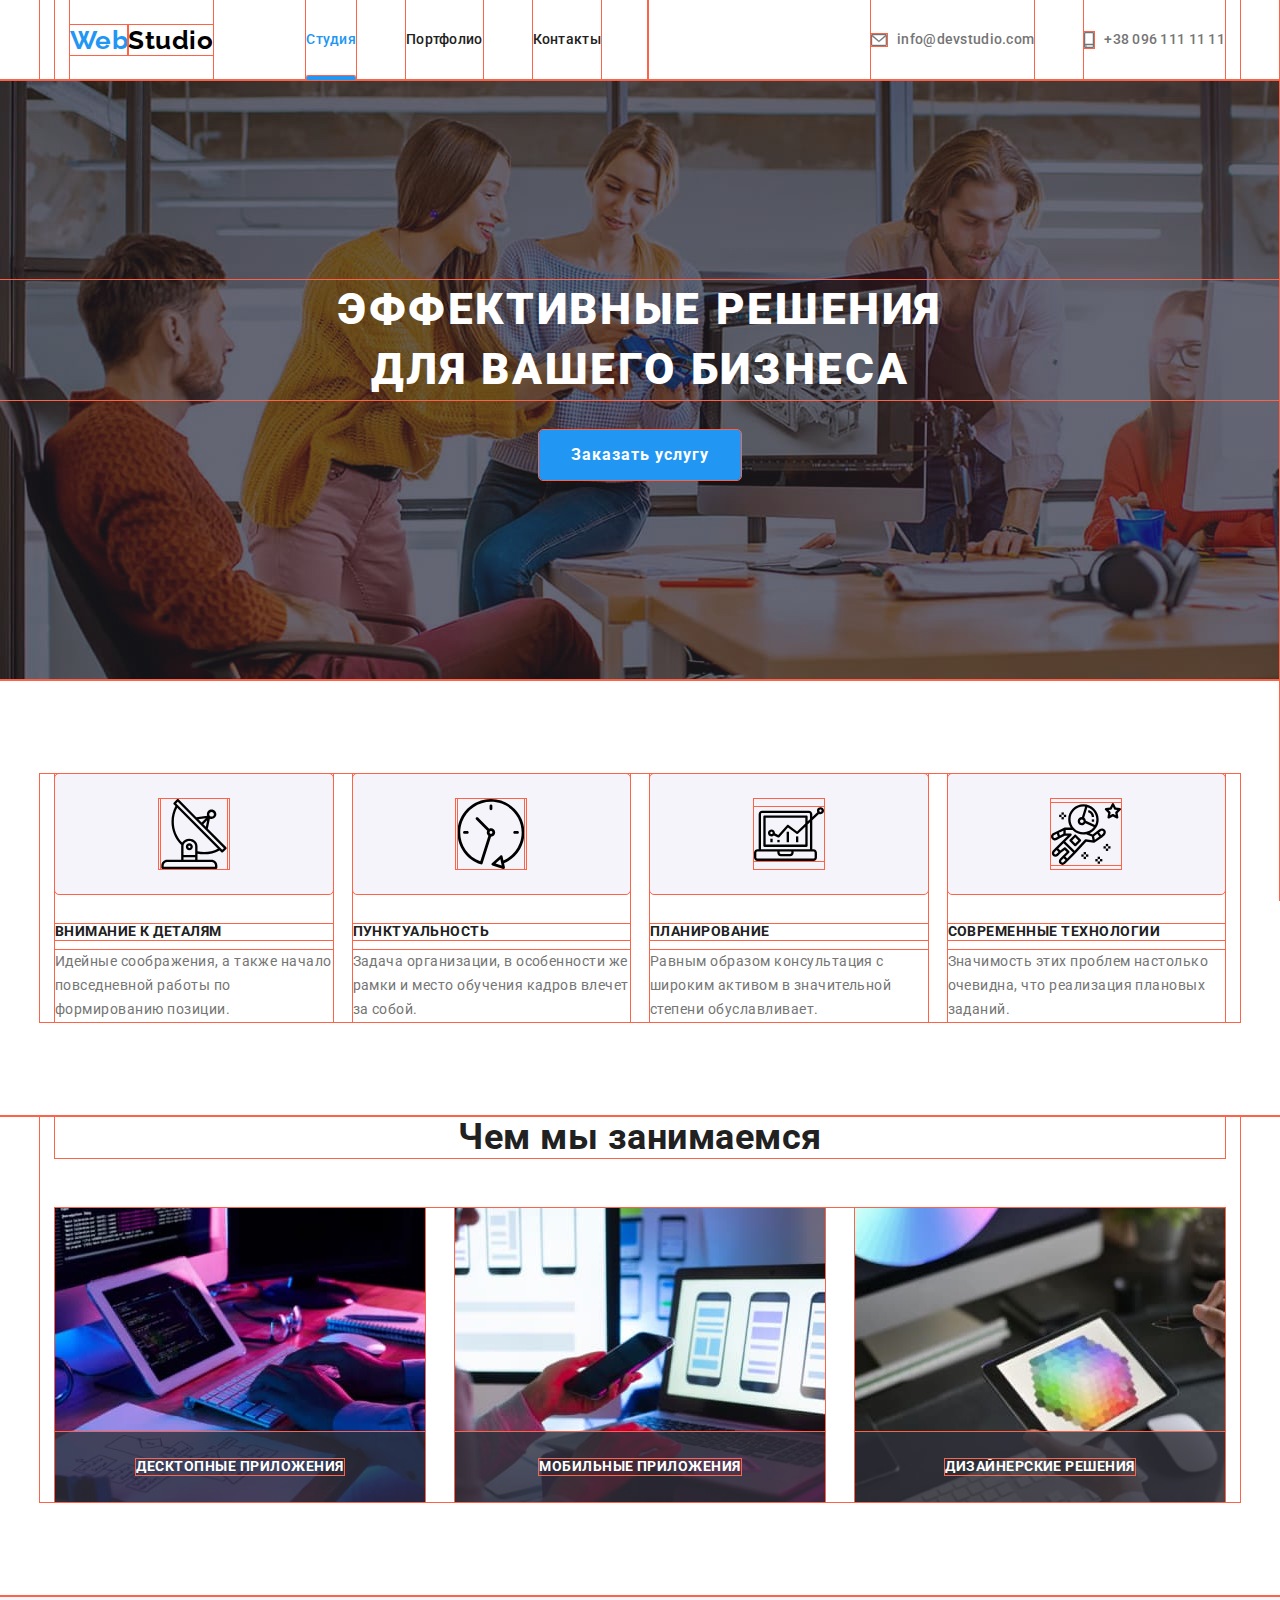
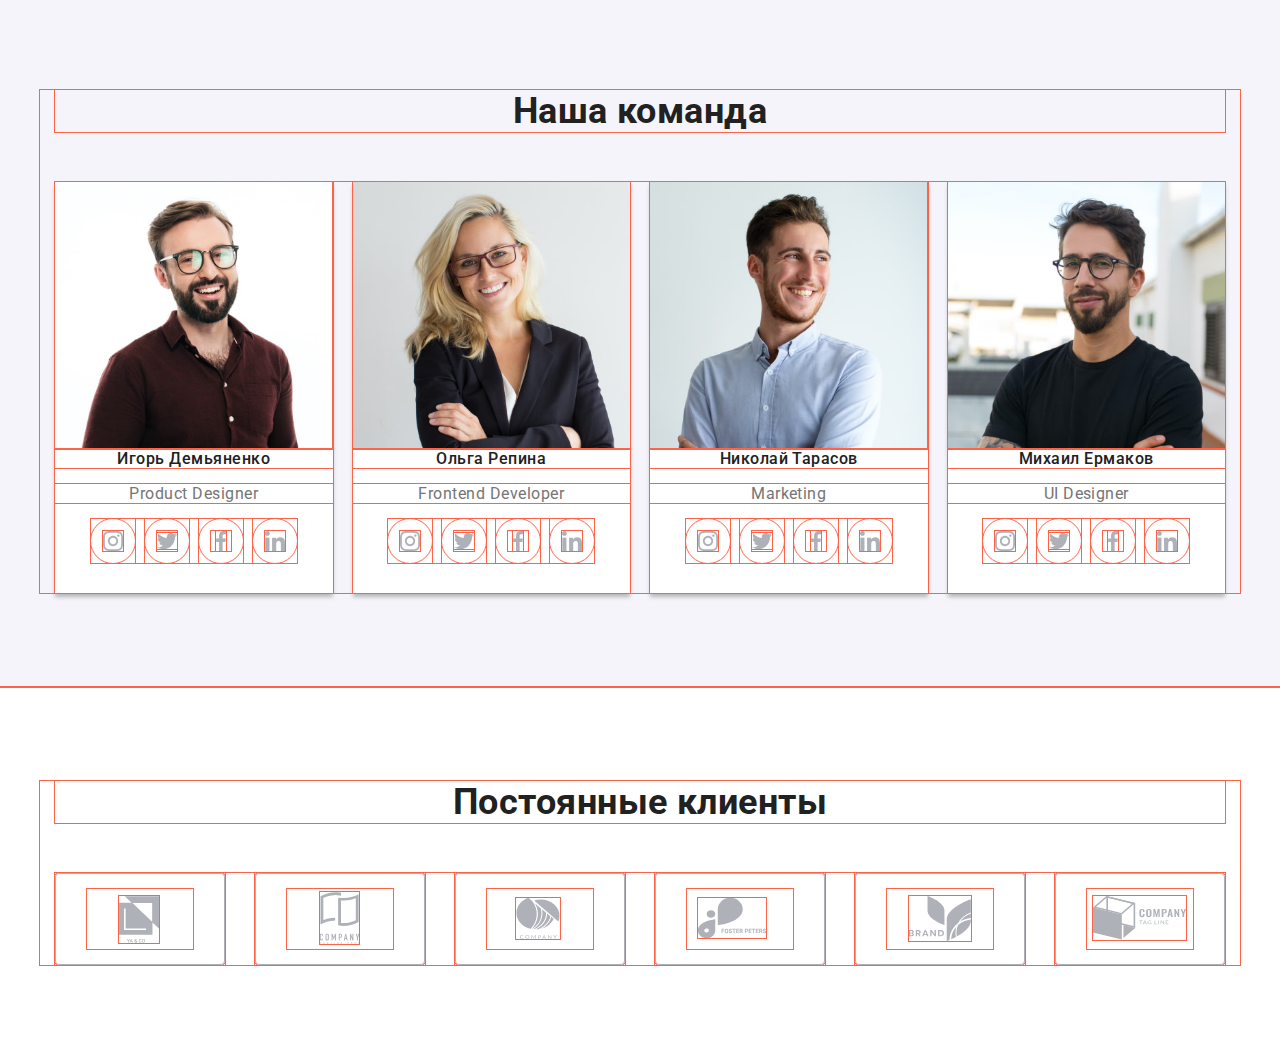
==== index.html @ 269752cb "1" ====
<!DOCTYPE html>
<html lang="ru">
  <head>
    <meta charset="UTF-8" />
    <meta http-equiv="X-UA-Compatible" content="IE=edge" />
    <meta name="viewport" content="width=device-width, initial-scale=1.0" />
    <title>Maim page</title>
    <link
      href="https://fonts.googleapis.com/css2?family=Raleway:wght@700&family=Roboto:wght@400;500;700;900&display=swap"
      rel="stylesheet"
    />
    <link
      rel="stylesheet"
      href="https://cdnjs.cloudflare.com/ajax/libs/modern-normalize/1.0.0/modern-normalize.min.css"
    />
    <link rel="stylesheet" href="./sass/main.css" />
  </head>
  <body>
    <header>
      <div class="header-line">
        <div class="page-header container">
          <!--main navigation-->
          <nav class="container main-nav">
            <a class="main-nav__logo" href="./index.html"
              ><span class="logo-first">Web</span
              ><span class="logo-second-header">Studio</span>
            </a>
            <ul class="site-nav list">
              <li class="site-nav__item">
                <a href="" class="site-nav__link current">Студия</a>
              </li>
              <li class="site-nav__item">
                <a href="./portfolio.html" class="site-nav__link">Портфолио</a>
              </li>
              <li class="site-nav__item">
                <a href="" class="site-nav__link">Контакты</a>
              </li>
            </ul>
          </nav>
          <!--contact information-->
          <ul class="container contacts list">
            <li class="contacts-address">
              <a
                class="contacts-address__link"
                href="mailto:info@devstudio.com"
              >
                <svg class="contacts-address__icon">
                  <use href="./images/icons/sprite.svg#icon-envelope"></use>
                </svg>
                info@devstudio.com</a
              >
            </li>
            <li class="contacts-address">
              <a class="contacts-address__link" href="tel:+380961111111">
                <svg class="contacts-address__icon-2">
                  <use href="./images/icons/sprite.svg#icon-smartphone"></use>
                </svg>
                +38 096 111 11 11</a
              >
            </li>
          </ul>
          <button class="mobile-menu__btn" data-menu-button>
            <svg class="menu-btn__icon" width="40" height="40">
              <use
                class="menu-btn__icon-close"
                href="./images/icons/sprite.svg#icon-close_40px"
              ></use>
              <use
                class="menu-btn__icon-open"
                href="./images/icons/sprite.svg#icon-menu_40px"
              ></use>
            </svg>
          </button>
        </div>
      </div>
    </header>
    <div class="-mobile-menu">
      <div class="mobile container" data-menu>
        <!-- <button class="mobile-menu__btn">
          <svg class="menu-btn__icon" width="40" height="40">
            <use
              class="menu-btn__icon-close"
              href="./images/icons/sprite.svg#icon-close_40px"
            ></use>
            <use
              class="menu-btn__icon-open"
              href="./images/icons/sprite.svg#icon-menu_40px"
            ></use>
          </svg>
        </button> -->
        <ul class="mobile-menu__list list">
          <li class="mobile-menu__item">
            <a href="" class="mobile-menu__link current">Студия</a>
          </li>
          <li class="mobile-menu__item">
            <a href="./portfolio.html" class="mobile-menu__link">Портфолио</a>
          </li>
          <li class="mobile-menu__item">
            <a href="" class="mobile-menu__link">Контакты</a>
          </li>
        </ul>
        <ul class="mobile-menu__contacts list">
          <li class="mobile-contacts__address">
            <a class="mobile-contacts__link" href="tel:+380961111111">
              +38 096 111 11 11</a
            >
          </li>
          <li class="mobile-contacts__address">
            <a class="mobile-contacts__link-2" href="mailto:info@devstudio.com">
              info@devstudio.com</a
            >
          </li>
        </ul>
        <ul class="mobile-menu__socials list">
          <li class="mobile-socials__item">
            <a
              class="mobile-socials__link"
              href="https://www.instagram.com"
              target="_blank"
              rel="noopener noreferrer"
              >Instagram</a
            >
          </li>
          <li class="mobile-socials__item">
            <a
              class="mobile-socials__link"
              href="https://www.twitter.com"
              target="_blank"
              rel="noopener noreferrer"
              >Twitter</a
            >
          </li>
          <li class="mobile-socials__item">
            <a
              class="mobile-socials__link"
              href="https://www.facebook.com"
              target="_blank"
              rel="noopener noreferrer"
              >Facebook</a
            >
          </li>
          <li class="mobile-socials__item">
            <a
              class="mobile-socials__link"
              href="https://www.linkedIn.com"
              target="_blank"
              rel="noopener noreferrer"
              >LinkedIn</a
            >
          </li>
        </ul>
      </div>
    </div>
    <main>
      <!-- <div class="-mobile-menu">
        <div class="mobile container">
          <ul class="mobile-menu__list list">
            <li class="mobile-menu__item">
              <a href="" class="mobile-menu__link current">Студия</a>
            </li>
            <li class="mobile-menu__item">
              <a href="./portfolio.html" class="mobile-menu__link">Портфолио</a>
            </li>
            <li class="mobile-menu__item">
              <a href="" class="mobile-menu__link">Контакты</a>
            </li>
          </ul>
          <ul class="mobile-menu__contacts list">
            <li class="mobile-contacts__address">
              <a class="mobile-contacts__link" href="tel:+380961111111">
                +38 096 111 11 11</a
              >
            </li>
            <li class="mobile-contacts__address">
              <a
                class="mobile-contacts__link-2"
                href="mailto:info@devstudio.com"
              >
                info@devstudio.com</a
              >
            </li>
          </ul>
          <ul class="mobile-menu__socials list">
            <li class="mobile-socials__item">
              <a
                class="mobile-socials__link"
                href="https://www.instagram.com"
                target="_blank"
                rel="noopener noreferrer"
                >Instagram</a
              >
            </li>
            <li class="mobile-socials__item">
              <a
                class="mobile-socials__link"
                href="https://www.twitter.com"
                target="_blank"
                rel="noopener noreferrer"
                >Twitter</a
              >
            </li>
            <li class="mobile-socials__item">
              <a
                class="mobile-socials__link"
                href="https://www.facebook.com"
                target="_blank"
                rel="noopener noreferrer"
                >Facebook</a
              >
            </li>
            <li class="mobile-socials__item">
              <a
                class="mobile-socials__link"
                href="https://www.linkedIn.com"
                target="_blank"
                rel="noopener noreferrer"
                >LinkedIn</a
              >
            </li>
          </ul>
        </div>
      </div> -->
      <!--hero-->
      <section class="hero">
        <h1 class="hero__title">
          Эффективные решения <br />
          для вашего бизнеса
        </h1>
        <button
          data-modal-open
          type="button"
          class="button primary button-close__input"
        >
          Заказать услугу
        </button>
      </section>
      <!--necessary skills-->
      <section class="section">
        <div class="container">
          <h2 class="section__title visually-hidden">Необходимые навыки</h2>
          <ul class="skills list">
            <li class="skills__item">
              <div class="skills__img">
                <a
                  href=""
                  class="skills-position"
                  target="_blank"
                  rel="noopener noreferrer"
                >
                  <svg class="skills__svg" width="70" height="70">
                    <use href="./images/icons/sprite.svg#icon-antenna"></use>
                  </svg>
                </a>
              </div>
              <h3 class="skills__title">Внимание к деталям</h3>
              <p class="skills__text">
                Идейные соображения, а также начало повседневной работы по
                формированию позиции.
              </p>
            </li>
            <li class="skills__item">
              <div class="skills__img">
                <a
                  href=""
                  class="skills-position"
                  target="_blank"
                  rel="noopener noreferrer"
                >
                  <svg class="skills__svg" width="70" height="70">
                    <use href="./images/icons/sprite.svg#icon-clock"></use>
                  </svg>
                </a>
              </div>
              <h3 class="skills__title">Пунктуальность</h3>
              <p class="skills__text">
                Задача организации, в особенности же рамки и место обучения
                кадров влечет за собой.
              </p>
            </li>
            <li class="skills__item">
              <div class="skills__img">
                <a
                  href=""
                  class="skills-position"
                  target="_blank"
                  rel="noopener noreferrer"
                >
                  <svg class="skills__svg" width="70" height="70">
                    <use href="./images/icons/sprite.svg#icon-diagram"></use>
                  </svg>
                </a>
              </div>
              <h3 class="skills__title">Планирование</h3>
              <p class="skills__text">
                Равным образом консультация с широким активом в значительной
                степени обуславливает.
              </p>
            </li>
            <li class="skills__item">
              <div class="skills__img">
                <a
                  href=""
                  class="skills-position"
                  target="_blank"
                  rel="noopener noreferrer"
                >
                  <svg class="skills__svg" width="70" height="70">
                    <use href="./images/icons/sprite.svg#icon-astronaut"></use>
                  </svg>
                </a>
              </div>
              <h3 class="skills__title">Современные технологии</h3>
              <p class="skills__text">
                Значимость этих проблем настолько очевидна, что реализация
                плановых заданий.
              </p>
            </li>
          </ul>
        </div>
      </section>
      <!--main employments-->
      <section class="employments-section">
        <div class="container">
          <h2 class="section__title">Чем мы занимаемся</h2>
          <ul class="employments__tasks list">
            <li class="employments__item">
              <img
                src="./images/main-page/box-1.jpg"
                alt="Иллюстрация верстки"
                width="370"
              />
              <div class="employments__about">
                <p class="employments__text">Десктопные приложения</p>
              </div>
            </li>
            <li class="employments__item">
              <img
                src="./images/main-page/box-2.jpg"
                alt="Иллюстрация мобильного приложения"
                width="370"
              />
              <div class="employments__about">
                <p class="employments__text">Мобильные приложения</p>
              </div>
            </li>
            <li class="employments__item">
              <img
                src="./images/main-page/box-3.jpg"
                alt="Иллюстрация применения стилей"
                width="370"
              />
              <div class="employments__about">
                <p class="employments__text">Дизайнерские решения</p>
              </div>
            </li>
          </ul>
        </div>
      </section>
      <!--our team-->
      <section class="team section">
        <div class="container">
          <h2 class="section__title">Наша команда</h2>
          <ul class="team__scroll list">
            <li class="team__item">
              <img src="./images/main-page/img.jpg" alt="" />
              <div class="team__about">
                <h3 class="team__title">Игорь Демьяненко</h3>
                <p class="team__text">Product Designer</p>
                <ul class="social-icons list">
                  <li class="social-icons__item">
                    <a
                      href=""
                      class="social-icons__link"
                      target="_blank"
                      rel="noopener noreferrer"
                    >
                      <svg class="social-icons__svg">
                        <use
                          href="./images/icons/sprite.svg#icon-instagram"
                        ></use>
                      </svg>
                    </a>
                  </li>
                  <li class="social-icons__item">
                    <a
                      href=""
                      class="social-icons__link"
                      target="_blank"
                      rel="noopener noreferrer"
                    >
                      <svg class="social-icons__svg">
                        <use
                          href="./images/icons/sprite.svg#icon-twitter"
                        ></use>
                      </svg>
                    </a>
                  </li>
                  <li class="social-icons__item">
                    <a
                      href=""
                      class="social-icons__link"
                      target="_blank"
                      rel="noopener noreferrer"
                    >
                      <svg class="social-icons__svg">
                        <use
                          href="./images/icons/sprite.svg#icon-facebook"
                        ></use>
                      </svg>
                    </a>
                  </li>
                  <li class="social-icons__item">
                    <a
                      href=""
                      class="social-icons__link"
                      target="_blank"
                      rel="noopener noreferrer"
                    >
                      <svg class="social-icons__svg">
                        <use
                          href="./images/icons/sprite.svg#icon-linkedin"
                        ></use>
                      </svg>
                    </a>
                  </li>
                </ul>
              </div>
            </li>
            <li class="team__item">
              <img src="./images/main-page/img-2.jpg" alt="" />
              <div class="team__about">
                <h3 class="team__title">Ольга Репина</h3>
                <p class="team__text">Frontend Developer</p>
                <ul class="social-icons list">
                  <li class="social-icons__item">
                    <a
                      href=""
                      class="social-icons__link"
                      target="_blank"
                      rel="noopener noreferrer"
                    >
                      <svg class="social-icons__svg">
                        <use
                          href="./images/icons/sprite.svg#icon-instagram"
                        ></use>
                      </svg>
                    </a>
                  </li>
                  <li class="social-icons__item">
                    <a
                      href=""
                      class="social-icons__link"
                      target="_blank"
                      rel="noopener noreferrer"
                    >
                      <svg class="social-icons__svg">
                        <use
                          href="./images/icons/sprite.svg#icon-twitter"
                        ></use>
                      </svg>
                    </a>
                  </li>
                  <li class="social-icons__item">
                    <a
                      href=""
                      class="social-icons__link"
                      target="_blank"
                      rel="noopener noreferrer"
                    >
                      <svg class="social-icons__svg">
                        <use
                          href="./images/icons/sprite.svg#icon-facebook"
                        ></use>
                      </svg>
                    </a>
                  </li>
                  <li class="social-icons__item">
                    <a
                      href=""
                      class="social-icons__link"
                      target="_blank"
                      rel="noopener noreferrer"
                    >
                      <svg class="social-icons__svg">
                        <use
                          href="./images/icons/sprite.svg#icon-linkedin"
                        ></use>
                      </svg>
                    </a>
                  </li>
                </ul>
              </div>
            </li>
            <li class="team__item">
              <img src="./images/main-page/img-3.jpg" alt="" />
              <div class="team__about">
                <h3 class="team__title">Николай Тарасов</h3>
                <p class="team__text">Marketing</p>
                <ul class="social-icons list">
                  <li class="social-icons__item">
                    <a
                      href=""
                      class="social-icons__link"
                      target="_blank"
                      rel="noopener noreferrer"
                    >
                      <svg class="social-icons__svg">
                        <use
                          href="./images/icons/sprite.svg#icon-instagram"
                        ></use>
                      </svg>
                    </a>
                  </li>
                  <li class="social-icons__item">
                    <a
                      href=""
                      class="social-icons__link"
                      target="_blank"
                      rel="noopener noreferrer"
                    >
                      <svg class="social-icons__svg">
                        <use
                          href="./images/icons/sprite.svg#icon-twitter"
                        ></use>
                      </svg>
                    </a>
                  </li>
                  <li class="social-icons__item">
                    <a
                      href=""
                      class="social-icons__link"
                      target="_blank"
                      rel="noopener noreferrer"
                    >
                      <svg class="social-icons__svg">
                        <use
                          href="./images/icons/sprite.svg#icon-facebook"
                        ></use>
                      </svg>
                    </a>
                  </li>
                  <li class="social-icons__item">
                    <a
                      href=""
                      class="social-icons__link"
                      target="_blank"
                      rel="noopener noreferrer"
                    >
                      <svg class="social-icons__svg">
                        <use
                          href="./images/icons/sprite.svg#icon-linkedin"
                        ></use>
                      </svg>
                    </a>
                  </li>
                </ul>
              </div>
            </li>
            <li class="team__item">
              <img src="./images/main-page/img-4.jpg" alt="" />
              <div class="team__about">
                <h3 class="team__title">Михаил Ермаков</h3>
                <p class="team__text">UI Designer</p>
                <ul class="social-icons list">
                  <li class="social-icons__item">
                    <a
                      href=""
                      class="social-icons__link"
                      target="_blank"
                      rel="noopener noreferrer"
                    >
                      <svg class="social-icons__svg">
                        <use
                          href="./images/icons/sprite.svg#icon-instagram"
                        ></use>
                      </svg>
                    </a>
                  </li>
                  <li class="social-icons__item">
                    <a
                      href=""
                      class="social-icons__link"
                      target="_blank"
                      rel="noopener noreferrer"
                    >
                      <svg class="social-icons__svg">
                        <use
                          href="./images/icons/sprite.svg#icon-twitter"
                        ></use>
                      </svg>
                    </a>
                  </li>
                  <li class="social-icons__item">
                    <a
                      href=""
                      class="social-icons__link"
                      target="_blank"
                      rel="noopener noreferrer"
                    >
                      <svg class="social-icons__svg">
                        <use
                          href="./images/icons/sprite.svg#icon-facebook"
                        ></use>
                      </svg>
                    </a>
                  </li>
                  <li class="social-icons__item">
                    <a
                      href=""
                      class="social-icons__link"
                      target="_blank"
                      rel="noopener noreferrer"
                    >
                      <svg class="social-icons__svg">
                        <use
                          href="./images/icons/sprite.svg#icon-linkedin"
                        ></use>
                      </svg>
                    </a>
                  </li>
                </ul>
              </div>
            </li>
          </ul>
        </div>
        <!---->
      </section>
      <!--our clients-->
      <section class="our-clients section">
        <div class="container">
          <h2 class="section__title">Постоянные клиенты</h2>
          <ul class="our-clients list">
            <li class="our-clients__item">
              <a href="" class="our-clients__position">
                <svg class="our-clients__svg">
                  <use href="./images/icons/sprite.svg#icon-Logo"></use>
                </svg>
              </a>
            </li>
            <li class="our-clients__item">
              <a href="" class="our-clients__position">
                <svg class="our-clients__svg">
                  <use href="./images/icons/sprite.svg#icon-Logo-2"></use>
                </svg>
              </a>
            </li>
            <li class="our-clients__item">
              <a href="" class="our-clients__position">
                <svg class="our-clients__svg">
                  <use href="./images/icons/sprite.svg#icon-Logo-3"></use>
                </svg>
              </a>
            </li>
            <li class="our-clients__item">
              <a href="" class="our-clients__position">
                <svg class="our-clients__svg">
                  <use href="./images/icons/sprite.svg#icon-Logo-4"></use>
                </svg>
              </a>
            </li>
            <li class="our-clients__item">
              <a href="" class="our-clients__position">
                <svg class="our-clients__svg">
                  <use href="./images/icons/sprite.svg#icon-Logo-5"></use>
                </svg>
              </a>
            </li>
            <li class="our-clients__item">
              <a href="" class="our-clients__position">
                <svg class="our-clients__svg">
                  <use href="./images/icons/sprite.svg#icon-Logo-6"></use>
                </svg>
              </a>
            </li>
          </ul>
        </div>
      </section>
    </main>
    <!-- <footer class="footer">
      <div class="footer-line">
        <div class="footer__address">
          <a class="footer__logo" href="./index.html"
            ><span class="logo-first">Web</span
            ><span class="logo-second-footer">Studio</span></a
          > -->
    <!--contacts-->
    <!-- <address class="address">
            <p class="address__text">г. Киев, пр-т Леси Украинки, 26</p>
            <ul class="address__scroll list">
              <li class="address__item">
                <a class="address__link" href="mailto:info@devstudio.com"
                  >info@devstudio.com</a
                >
              </li>
              <li class="address__item">
                <a class="address__link" href="tel:+380961111111"
                  >+38 096 111 11 11</a
                >
              </li>
            </ul>
          </address>
        </div>
        <div class="footer-social-icons">
          <h3 class="social-icons__title">ПРИСОЕДИНЯЙТЕСЬ</h3>
          <ul class="social-icons list">
            <li class="social-icons__item">
              <a
                href=""
                class="footer-social-icons__link"
                target="_blank"
                rel="noopener noreferrer"
              >
                <svg class="footer-social-icons__svg">
                  <use href="./images/icons/sprite.svg#icon-instagram"></use>
                </svg>
              </a>
            </li>
            <li class="social-icons__item">
              <a
                href=""
                class="footer-social-icons__link"
                target="_blank"
                rel="noopener noreferrer"
              >
                <svg class="footer-social-icons__svg">
                  <use href="./images/icons/sprite.svg#icon-twitter"></use>
                </svg>
              </a>
            </li>
            <li class="social-icons__item">
              <a
                href=""
                class="footer-social-icons__link"
                target="_blank"
                rel="noopener noreferrer"
              >
                <svg class="footer-social-icons__svg">
                  <use href="./images/icons/sprite.svg#icon-facebook"></use>
                </svg>
              </a>
            </li>
            <li class="social-icons__item">
              <a
                href=""
                class="footer-social-icons__link"
                target="_blank"
                rel="noopener noreferrer"
              >
                <svg class="footer-social-icons__svg">
                  <use href="./images/icons/sprite.svg#icon-linkedin"></use>
                </svg>
              </a>
            </li>
          </ul>
        </div>
        <div class="footer-form">
          <form autocomplete="off">
            <h3 class="footer-form__title">Подпишитесь на рассылку</h3>
            <div class="footer-form__field">
              <label class="label" for="name"></label>
              <input
                class="footer-form__input"
                type="text"
                name="user-name"
                id="name"
                placeholder="E-mail"
              />
              <button class="footer__button" type="submit">
                <span class="footer__button-text">Подписаться</span>
                <span class="footer__button-svg">
                  <svg class="footer__button-send" width="24" height="24">
                    <use href="./images/icons/sprite.svg#icon-icon-send"></use>
                  </svg>
                </span>
              </button>
            </div>
          </form>
        </div>
      </div>
    </footer> -->
    <!-- <div class="backdrop is-hidden" data-modal>
      <div class="modal">
        <button data-modal-close type="button" class="button-close">
          <svg class="button-close__svg" width="11" height="11">
            <use href="./images/icons/sprite.svg#icon-Vector"></use>
          </svg>
        </button>
        <form class="modal-form" autocomplete="off">
          <div class="modal-form__information">
            <h2 class="modal-form__title">
              Оставьте свои данные, мы вам перезвоним
            </h2>
            <div class="modal-form__field">
              <label class="modal-form__label" for="name">Имя</label>
              <input
                class="form__input"
                type="text"
                name="user-name"
                id="user-name"
                placeholder=" "
              />
              <svg class="form__icon-svg" width="18" height="18">
                <use href="./images/icons/sprite.svg#icon-person-black"></use>
              </svg>
            </div>
            <div class="modal-form__field">
              <label class="modal-form__label" for="tel">Телефон</label>
              <input class="form__input" type="tel" name="tel" id="tel" />
              <svg class="form__icon-svg" width="18" height="18">
                <use href="./images/icons/sprite.svg#icon-phone-black"></use>
              </svg>
            </div>
            <div class="modal-form__field">
              <label class="modal-form__label" for="mail">Почта</label>
              <input class="form__input" type="email" name="mail" id="mail" />
              <svg class="form__icon-svg" width="18" height="18">
                <use href="./images/icons/sprite.svg#icon-email-black"></use>
              </svg>
            </div>
            <div class="modal-form__field">
              <label class="modal-form__label" for="comment">Комментарий</label>
              <textarea
                class="modal-form__textarea"
                name="comment"
                id="comment"
                rows="10"
                placeholder="Введите текст"
              ></textarea>
            </div>
          </div> -->
    <!-- <div class="modal-form__confirm">
            <div class="modal-form__checkbox">
              <input
                class="modal__checkbox"
                type="checkbox"
                name="topic"
                value="confirm"
                id="confirm"
              />
              <label class="modal__label-confirm" for="confirm"
                >Соглашаюсь с рассылкой и принимаю
                <a href="a" class="modal__checkbox-link"
                  >Условия договора</a
                ></label
              >
            </div>
            <div class="modal__button">
              <button class="modal__button-submit" type="submit">
                Отправить
              </button>
            </div>
          </div>
        </form>
      </div>
    </div> -->
    <script src="./js/modal.js"></script>
    <script src="./js/menu.js"></script>
  </body>
</html>
---- sass/main.css ----
.page-header, .main-nav, .contacts, .container, .portfolio {
  width: 100%;
  padding-left: 15px;
  padding-right: 15px;
}

@media screen and (min-width: 480px) {
  .page-header, .main-nav, .contacts, .container, .portfolio {
    max-width: 480px;
    margin-left: auto;
    margin-right: auto;
  }
}

@media screen and (min-width: 768px) {
  .page-header, .main-nav, .contacts, .container, .portfolio {
    max-width: 768px;
  }
}

@media screen and (min-width: 1200px) {
  .page-header, .main-nav, .contacts, .container, .portfolio {
    max-width: 1200px;
  }
}

.site-nav, .contacts, .skills, .team__scroll.list, .social-icons, .our-clients, .address__scroll.list, .portfolio__list, .portfolio__filter, .mobile-menu__list, .mobile-menu__contacts, .mobile-menu__socials {
  padding: 0;
  margin: 0;
  list-style: none;
}

.section__title.visually-hidden {
  position: absolute !important;
  clip: rect(1px 1px 1px 1px);
  clip: rect(1px 1px 1px 1px);
  padding: 0 !important;
  border: 0 !important;
  height: 1px !important;
  width: 1px !important;
  overflow: hidden;
}

.primary, .filter__button {
  border-radius: 4px;
  padding: 10px 32px;
  color: #fff;
  background-color: #2196f3;
  font-family: Roboto;
  font-weight: 700;
  font-size: 16px;
  line-height: 1.87;
  letter-spacing: 0.06em;
  cursor: pointer;
  border: none;
}

.section {
  justify-content: center;
}

@media screen and (min-width: 480px) {
  .section {
    padding-top: 60px;
    padding-bottom: 60px;
  }
}

@media screen and (min-width: 768px) {
  .section {
    padding-top: 60px;
    padding-bottom: 60px;
  }
}

@media screen and (min-width: 1200px) {
  .section {
    padding-top: 94px;
    padding-bottom: 94px;
  }
}

.section__title {
  margin-top: 0;
  color: #212121;
  font-weight: 700;
  font-size: 28px;
  line-height: 1.18;
  text-align: center;
  margin-bottom: 50px;
}

@media screen and (min-width: 1200px) {
  .section__title {
    font-size: 36px;
    line-height: 1.17;
  }
}

html {
  box-sizing: border-box;
}

*,
*::before,
*::after {
  box-sizing: inherit;
  outline: 1px solid tomato;
}

body {
  color: #757575;
  font-family: Roboto, sans-serif;
  letter-spacing: 0.03em;
}

img {
  display: block;
  max-width: 100%;
  height: auto;
}

svg {
  display: block;
  max-width: 100%;
  height: auto;
}

.header-line {
  background-color: #fff;
}

.page-header {
  display: flex;
  background-color: #fff;
}

.page-header {
  display: flex;
  align-items: center;
  justify-content: flex-end;
}

.main-nav {
  display: flex;
  justify-content: flex-start;
}

.site-nav {
  display: none;
}

@media screen and (min-width: 768px) {
  .site-nav {
    display: flex;
    justify-content: flex-start;
    margin-left: 88px;
  }
}

@media screen and (min-width: 1200px) {
  .site-nav {
    margin-left: 93px;
  }
}

.site-nav .site-nav__item:not(:last-child) {
  margin-right: 50px;
}

.site-nav__link {
  display: block;
  padding-top: 32px;
  padding-bottom: 32px;
  color: #212121;
  font-style: normal;
  font-weight: 500;
  font-size: 14px;
  line-height: 1.14;
  letter-spacing: 0.02em;
  text-decoration: none;
  transition: color 250ms cubic-bezier(0.4, 0, 0.2, 1);
}

.site-nav__link:hover, .site-nav__link:focus {
  color: #2196f3;
}

.site-nav .site-nav__link.current {
  color: #2196f3;
}

.site-nav__link.current {
  position: relative;
}

.site-nav__link.current::after {
  content: "";
  position: absolute;
  bottom: 0;
  left: 0;
  display: block;
  width: 100%;
  height: 4px;
  background-color: #2196f3;
  border-radius: 2px;
}

.contacts {
  display: none;
}

@media screen and (min-width: 768px) {
  .contacts {
    display: block;
    justify-content: flex-start;
  }
}

@media screen and (min-width: 1200px) {
  .contacts {
    display: flex;
    justify-content: flex-end;
  }
}

.contacts-address__link {
  display: flex;
  padding-top: 32px;
  padding-bottom: 32px;
  color: #757575;
  font-weight: 500;
  font-size: 14px;
  line-height: 1.14;
  letter-spacing: 0.02em;
  text-decoration: none;
  align-items: center;
  justify-content: center;
}

.contacts-address__link {
  transition: color 250ms cubic-bezier(0.4, 0, 0.2, 1);
}

.contacts-address__link:hover, .contacts-address__link:focus {
  color: #2196f3;
}

.contacts-address:not(:last-child) {
  margin-right: 0;
}

@media screen and (min-width: 1200px) {
  .contacts-address:not(:last-child) {
    margin-right: 50px;
  }
}

.contacts-address__icon {
  width: 16px;
  height: 12px;
  margin-right: 10px;
  fill: #757575;
  stroke: currentColor;
}

.contacts-address__icon-2 {
  width: 10px;
  height: 16px;
  margin-right: 10px;
  fill: #757575;
  stroke: currentColor;
}

.main {
  border-top: 1px solid #ececec;
}

.main-nav__logo {
  display: flex;
  justify-content: center;
  align-items: center;
  font-family: Raleway, cursive;
  font-weight: 700;
  font-size: 26px;
  line-height: 1.19;
  text-decoration: none;
}

.logo-first {
  color: #2196f3;
}

.logo-second-header {
  color: #000;
}

.footer__logo {
  display: block;
  margin-bottom: 20px;
  font-family: Raleway, cursive;
  font-weight: 700;
  font-size: 26px;
  line-height: 1.19;
  text-decoration: none;
}

.logo-second-footer {
  color: #fff;
}

.hero {
  max-width: 1600px;
  height: 400px;
  margin-right: auto;
  margin-left: auto;
  padding-top: 200px;
  padding-bottom: 200px;
  background-image: linear-gradient(to right, rgba(47, 48, 58, 0.4), rgba(47, 48, 58, 0.4)), url(/images/main-page/Img-hero.jpg);
  background-color: #2f303a;
  background-size: cover;
  text-align: center;
}

@media screen and (min-width: 1200px) {
  .hero {
    height: 600px;
  }
}

.hero__title {
  margin-top: 0;
  margin-bottom: 30px;
  color: #fff;
  font-weight: 900;
  font-size: 26px;
  line-height: 1.62;
  letter-spacing: 0.06em;
  text-transform: uppercase;
}

@media screen and (min-width: 1200px) {
  .hero__title {
    font-size: 44px;
    line-height: 1.36;
  }
}

.primary {
  color: #fff;
  background-color: #2196f3;
  border-color: #2196f3;
}

.button-close-input {
  position: relative;
}

.skills {
  display: flex;
  flex-basis: 100%;
}

@media screen and (min-width: 480px) {
  .skills {
    display: block;
  }
}

@media screen and (min-width: 768px) {
  .skills {
    display: flex;
    flex-wrap: wrap;
    justify-content: space-between;
  }
}

@media screen and (min-width: 1200px) {
  .skills {
    display: flex;
    flex-wrap: inherit;
    justify-content: space-between;
    align-items: center;
  }
}

.skills__title {
  color: #212121;
  font-weight: 700;
  font-size: 14px;
  line-height: 1.14;
  text-transform: uppercase;
  margin-top: 0;
  margin-bottom: 10px;
}

.skills__text {
  margin-top: 0;
  margin-bottom: 0;
  font-size: 14px;
  line-height: 1.71;
}

.skills__item {
  margin-bottom: 30px;
}

@media screen and (min-width: 768px) {
  .skills__item {
    flex-basis: calc((100% - 2 * 15px) / 2);
  }
}

@media screen and (min-width: 1200px) {
  .skills__item {
    flex-basis: calc((100% - 4 * 15px) / 4);
    margin-bottom: 0;
  }
}

@media screen and (min-width: 480px) {
  .skills__item:nth-last-child(-n + 1) {
    margin-bottom: 0;
  }
}

@media screen and (min-width: 768px) {
  .skills__item:nth-last-child(-n + 2) {
    margin-bottom: 0;
  }
}

.skills__img {
  display: flex;
  justify-content: center;
  align-items: center;
  width: 100%;
  height: 120px;
  margin-bottom: 30px;
  background-color: #f5f4fa;
  border-radius: 4px;
}

.skills__svg {
  color: #212121;
}

.employments-section {
  display: none;
}

@media screen and (min-width: 1200px) {
  .employments-section {
    display: flex;
    padding-top: 0;
    padding-bottom: 94px;
  }
}

.employments__tasks {
  display: flex;
  justify-content: center;
  padding: 0;
  margin: 0;
}

.employments__item {
  display: flex;
  position: relative;
}

.employments__about {
  display: flex;
  justify-content: center;
  align-items: center;
  position: absolute;
  bottom: 0;
  left: 0;
  width: 100%;
  height: 70px;
  background: rgba(47, 48, 58, 0.8);
}

.employments__text {
  font-weight: bold;
  font-size: 14px;
  line-height: 1.14;
  text-align: center;
  text-transform: uppercase;
  color: #fff;
}

.employments__item:not(:last-child) {
  margin-right: 30px;
  width: 370px;
}

.team.section {
  margin-bottom: 0;
  background-color: #f5f4fa;
}

.team__text {
  margin-bottom: 16px;
  font-size: 16px;
  line-height: 1.19;
}

.team__title {
  margin-top: 0;
  color: #212121;
  font-weight: 500;
  font-size: 16px;
  line-height: 1.19;
}

.team__item {
  background-color: #fff;
  box-shadow: 0px 4px 4px 0px rgba(0, 0, 0, 0.25);
}

@media screen and (min-width: 768px) {
  .team__item {
    flex-basis: calc((100% - 2 * 15px) / 2);
  }
}

@media screen and (min-width: 1200px) {
  .team__item {
    flex-basis: calc((100% - 4 * 15px) / 4);
  }
}

.team__about {
  padding-bottom: 24px;
  text-align: center;
}

@media screen and (min-width: 1200px) {
  .team__about {
    padding-bottom: 30px;
  }
}

.team__scroll {
  flex-basis: 100%;
}

@media screen and (min-width: 480px) {
  .team__scroll {
    display: block;
  }
}

@media screen and (min-width: 768px) {
  .team__scroll {
    display: flex;
    flex-wrap: wrap;
    justify-content: space-between;
  }
}

@media screen and (min-width: 1200px) {
  .team__scroll {
    display: flex;
    flex-wrap: inherit;
    justify-content: space-between;
    align-items: center;
  }
}

.team__item:not(:last-child) {
  margin-bottom: 30px;
}

@media screen and (min-width: 1200px) {
  .team__item:not(:last-child) {
    margin-bottom: 0;
  }
}

@media screen and (min-width: 768px) {
  .team__item:nth-last-child(-n + 2) {
    margin-bottom: 0;
  }
}

.list-title {
  margin-top: 0;
  color: #212121;
  font-weight: 500;
  font-size: 16px;
  line-height: 1.19;
}

.social-icons {
  display: inline-flex;
}

.social-icons__svg {
  width: 20px;
  height: 20px;
  fill: #afb1b8;
}

.social-icons__link {
  display: flex;
  align-items: center;
  justify-content: center;
  width: 44px;
  height: 44px;
  border-radius: 50%;
  background-color: #fff;
  transition: background-color 250ms cubic-bezier(0.4, 0, 0.2, 1);
}

.social-icons__link:hover, .social-icons__link:focus {
  width: 44px;
  height: 44px;
  border-radius: 50%;
  background: #2196f3;
}

.social-icons__item:not(:last-child) {
  margin-right: 10px;
}

.social-icons__link:hover .social-icons__svg,
.social-icons__link:focus .social-icons__svg {
  width: 20px;
  height: 20px;
  fill: white;
  background: #2196f3;
}

.social-icons__link .social-icons__svg {
  transition: transform 250ms cubic-bezier(0.4, 0, 0.2, 1);
}

.our-clients {
  display: flex;
  flex-wrap: wrap;
  flex-basis: 100%;
  align-items: center;
  justify-content: space-between;
}

@media screen and (min-width: 480px) {
  .our-clients {
    flex-basis: calc((100% - 2 * 15px) / 2);
  }
}

@media screen and (min-width: 768px) {
  .our-clients {
    flex-basis: calc((100% - 3 * 15px) / 3);
  }
}

@media screen and (min-width: 1200px) {
  .our-clients {
    flex-basis: calc((100% - 6 * 15px) / 6);
  }
}

.our-clients__item {
  margin-bottom: 30px;
}

@media screen and (min-width: 1200px) {
  .our-clients__item {
    margin-bottom: 0;
  }
}

@media screen and (min-width: 480px) {
  .our-clients__item:nth-last-child(-n + 2) {
    margin-bottom: 0;
  }
}

@media screen and (min-width: 768px) {
  .our-clients__item:nth-last-child(-n + 3) {
    margin-bottom: 0;
  }
}

.our-clients__position {
  display: flex;
  justify-content: center;
  align-items: center;
  border: 1px solid #afb1b8;
  border-radius: 4px;
  transition: transform 250ms cubic-bezier(0.4, 0, 0.2, 1);
}

@media screen and (min-width: 480px) {
  .our-clients__position {
    width: 210px;
    height: 92px;
  }
}

@media screen and (min-width: 768px) {
  .our-clients__position {
    width: 226px;
    height: 92px;
  }
}

@media screen and (min-width: 1200px) {
  .our-clients__position {
    width: 170px;
    height: 92px;
  }
}

.our-clients__position:hover, .our-clients__position:focus {
  border: 1px solid #2196f3;
  border-radius: 4px;
}

.our-clients__svg {
  width: 106px;
  height: 60px;
  fill: #afb1b8;
  transition: fill 250ms cubic-bezier(0.4, 0, 0.2, 1);
}

.our-clients__position:hover .our-clients__svg,
.our-clients__position:focus .our-clients__svg {
  fill: #2196f3;
}

.footer {
  background-color: #2f303a;
}

.footer__logo {
  display: block;
  margin-bottom: 20px;
  font-family: Raleway, cursive;
  font-weight: 700;
  font-size: 26px;
  line-height: 1.19;
  text-decoration: none;
}

.footer-line {
  width: 1200px;
  padding-left: 15px;
  padding-right: 15px;
  padding-top: 60px;
  padding-bottom: 60px;
  margin-right: auto;
  margin-left: auto;
  display: flex;
  justify-content: space-between;
}

.address__text {
  color: #fff;
  font-style: normal;
  margin-top: 20px;
  margin-bottom: 9px;
  font-family: Roboto;
  font-size: 14px;
  line-height: 1.7;
}

.address__link {
  transition: color 250ms cubic-bezier(0.4, 0, 0.2, 1);
}

.address__link:hover, .address__link:focus {
  color: #2196f3;
}

.address__item:not(:last-child) {
  margin-bottom: 9px;
}

.footer-social-icons__link {
  padding-top: 0;
  padding-bottom: 0pt;
  margin-left: 0;
  color: rgba(255, 255, 255, 0.6);
  font-style: normal;
  font-weight: 500;
  font-size: 14px;
  line-height: 1.14;
  letter-spacing: 0.02em;
  text-decoration: none;
  transition: color 250ms cubic-bezier(0.4, 0, 0.2, 1);
}

.footer-social-icons__link:hover, .footer-social-icons__link:focus {
  color: #2196f3;
}

.social-icons__title {
  margin-top: 0;
  margin-bottom: 20px;
  padding-top: 8px;
  padding-bottom: 3px;
  font-weight: bold;
  font-size: 14px;
  line-height: 1.14;
  text-transform: uppercase;
  color: #fff;
}

.footer-social-icons__svg {
  width: 20px;
  height: 20px;
  fill: #fff;
}

.footer-social-icons__link {
  display: flex;
  align-items: center;
  justify-content: center;
  width: 44px;
  height: 44px;
  border-radius: 50%;
  background-color: rgba(255, 255, 255, 0.1);
  transition: background-color 250ms cubic-bezier(0.4, 0, 0.2, 1);
}

.footer-social-icons__link:hover, .footer-social-icons__link:focus {
  width: 44px;
  height: 44px;
  border-radius: 50%;
  background-color: #2196f3;
}

.footer-social-icons__link .footer-social-icons__svg {
  transition: background-color 250ms cubic-bezier(0.4, 0, 0.2, 1);
}

.footer-social-icons__link:hover .footer-social-icons__svg,
.footer-social-icons__link:focus .footer-social-icons__svg {
  width: 20px;
  height: 20px;
  fill: white;
  background-color: #2196f3;
}

.address a {
  padding-top: 0;
  padding-bottom: 0pt;
  margin-left: 0;
  color: rgba(255, 255, 255, 0.6);
  font-style: normal;
  font-weight: 500;
  font-size: 14px;
  line-height: 1.14;
  letter-spacing: 0.02em;
  text-decoration: none;
  transition: color 250ms cubic-bezier(0.4, 0, 0.2, 1);
}

.address__item:not(:last-child) {
  margin-bottom: 9px;
}

.footer-form {
  width: 570px;
  min-height: 86px;
  padding: 0;
  margin-top: 0;
  margin-bottom: 0;
}

.footer-form__title {
  margin-top: 8px;
  margin-bottom: 20px;
  font-weight: bold;
  font-size: 14px;
  line-height: 1.14;
  text-transform: uppercase;
  color: #fff;
}

.footer-form__field {
  display: flex;
  margin-bottom: 10px;
  width: 570px;
}

.footer-form__input {
  margin: 0;
  margin-right: 12px;
  padding: 15px;
  border: 1px solid rgba(33, 33, 33, 0.2);
  box-sizing: border-box;
  width: 358px;
  height: 50px;
  border-radius: 4px;
  font-size: 16px;
  background-color: #2f303a;
  border: 1px solid rgba(255, 255, 255, 0.3);
}

.footer-form__input::placeholder {
  color: rgba(255, 255, 255, 0.6);
  font-size: 16px;
  line-height: 1.25;
}

.footer-form__input:hover, .footer-form__input:focus {
  border-color: #2196f3;
  cursor: pointer;
}

.footer__button {
  display: flex;
  color: #fff;
  background-color: #2196f3;
  border-color: #2196f3;
  width: 200px;
  border-radius: 4px;
  padding: 10px 29px;
  font-family: Roboto;
  font-weight: 700;
  font-size: 16px;
  line-height: 1.87;
  letter-spacing: 0.06em;
  cursor: pointer;
  border: none;
}

.footer__button-send {
  fill: #fff;
}

.footer__button-text {
  margin-right: 10px;
}

.footer__button-svg {
  display: flex;
  margin: 0;
  padding-top: auto;
  padding-bottom: auto;
}

.cards__title {
  color: #212121;
  font-weight: 700;
  font-size: 18px;
  line-height: 2;
  letter-spacing: 0.06em;
  margin-top: 0;
  margin-bottom: 4px;
}

.cards__about {
  font-size: 16px;
  line-height: 1.87;
  color: #757575;
  margin-top: 0;
  margin-bottom: 0;
}

.cards__link {
  display: block;
  text-decoration: none;
}

.cards__img {
  display: flex;
  margin-bottom: 0;
}

.cards__img-item {
  width: 100%;
}

.cards__discription {
  position: absolute;
  display: flex;
  justify-content: center;
  align-items: center;
  top: 0;
  left: 0;
  width: 100%;
  height: 294px;
  background-color: rgba(33, 150, 243, 0.9);
  transform: translateY(100%);
  opacity: 0;
  transition-property: transform 250ms cubic-bezier(0.4, 0, 0.2, 1);
  transition-duration: 250ms;
}

.portfolio__item:hover .cards__discription {
  opacity: 1;
  justify-content: center;
  align-items: center;
  transform: translateY(0);
}

.cards__text {
  width: 322px;
  height: 168px;
  font-size: 18px;
  line-height: 1.56;
  color: #fff;
  text-decoration: none;
}

.portfolio__filter .list-title:not(:last-child) {
  margin-right: 8px;
}

.portfolio {
  justify-content: center;
}

.portfolio__list {
  flex-basis: 100%;
}

@media screen and (min-width: 480px) {
  .portfolio__list {
    display: block;
  }
}

@media screen and (min-width: 768px) {
  .portfolio__list {
    display: flex;
    flex-wrap: wrap;
    justify-content: space-between;
  }
}

.portfolio__item {
  position: relative;
  overflow: hidden;
}

@media screen and (min-width: 768px) {
  .portfolio__item {
    flex-basis: calc((100% - 2 * 15px) / 2);
  }
}

@media screen and (min-width: 1200px) {
  .portfolio__item {
    flex-basis: calc((100% - 3 * 15px) / 3);
  }
}

.portfolio__item:hover, .portfolio__item:focus {
  box-shadow: 0 4px 4px 0 rgba(0, 0, 0, 0.25);
}

@media screen and (min-width: 480px) {
  .portfolio__item:not(:last-child) {
    margin-bottom: 30px;
  }
}

@media screen and (min-width: 768px) {
  .portfolio__item:not(:last-child) {
    margin-bottom: 30px;
  }
}

@media screen and (min-width: 1200px) {
  .portfolio__item:not(:last-child) {
    margin-bottom: 0;
  }
}

@media screen and (min-width: 1200px) {
  .portfolio__item:nth-child(-n + 6) {
    margin-bottom: 30px;
  }
}

@media screen and (min-width: 768px) {
  .portfolio__item:nth-child(2n + 1) {
    margin-right: 30px;
  }
}

@media screen and (min-width: 1200px) {
  .portfolio__item:nth-child(2n + 1) {
    margin-right: 0;
  }
}

.portfolio__filter {
  display: flex;
  flex-wrap: wrap;
}

@media screen and (min-width: 480px) {
  .portfolio__filter {
    justify-content: flex-start;
    align-items: center;
  }
}

@media screen and (min-width: 768px) {
  .portfolio__filter {
    justify-content: center;
    align-items: center;
  }
}

@media screen and (min-width: 480px) {
  .list-title {
    margin-bottom: 15px;
    margin-right: 8px;
  }
  .list-title:nth-last-child(-n + 2) {
    margin-bottom: 40px;
  }
}

@media screen and (min-width: 480px) and (min-width: 768px) {
  .list-title:nth-last-child(-n + 2) {
    margin-bottom: 30px;
  }
}

@media screen and (min-width: 480px) and (min-width: 1200px) {
  .list-title:nth-last-child(-n + 2) {
    margin-bottom: 50px;
  }
}

@media screen and (min-width: 768px) {
  .list-title {
    margin-bottom: 30px;
  }
}

@media screen and (min-width: 1200px) {
  .list-title {
    margin-bottom: 50px;
  }
}

.box {
  display: block;
  border-bottom: 1px solid #eeeeee;
  border-left: 1px solid #eeeeee;
  border-right: 1px solid #eeeeee;
  box-sizing: border-box;
  padding: 20px 24px;
}

.filter__button {
  padding: 6px 22px;
  background-color: #f5f4fa;
  color: #212121;
  font-weight: 500;
  font-size: 16px;
  line-height: 1.62;
  font-family: Roboto;
  transition: background-color 250ms cubic-bezier(0.4, 0, 0.2, 1);
}

.filter__button:hover, .filter__button:focus {
  background-color: #2196f3;
  color: #fff;
  border-color: #2196f3;
  box-shadow: 0px 2px 2px 0px rgba(0, 0, 0, 0.12);
  box-shadow: 0px 1px 2px 0px rgba(0, 0, 0, 0.08);
  box-shadow: 0px 3px 1px 0px rgba(0, 0, 0, 0.1);
}

.backdrop {
  position: fixed;
  top: 0;
  left: 0;
  width: 100%;
  height: 100%;
  background-color: rgba(0, 0, 0, 0.2);
  opacity: 1;
  transition: opacity 250ms cubic-bezier(0.4, 0, 0.2, 1);
}

.backdrop.is-hidden {
  opacity: 0;
  pointer-events: none;
}

.backdrop.is-hidden .modal {
  transform: translate(-50%, -50%) scale(0.9);
}

.modal-form {
  width: 528px;
  height: 581px;
  padding: 40px;
  margin-left: auto;
  margin-right: auto;
}

.modal-form__information {
  width: 448px;
  margin-left: auto;
  margin-right: auto;
  margin-bottom: 20px;
}

.modal-form__title {
  margin-top: 0;
  margin-bottom: 12px;
  width: 448px;
  font-weight: bold;
  font-size: 20px;
  line-height: 1.15;
  text-align: center;
  color: #212121;
}

.modal-form__field {
  position: relative;
  display: flex;
  flex-direction: column;
  margin-bottom: 10px;
}

.modal-form__confirm {
  display: inline-block;
}

.modal-form__label {
  margin-bottom: 4px;
  font-size: 12px;
  line-height: 1.17;
  letter-spacing: 0.01em;
  color: #757575;
}

.modal-form__textarea {
  border: 1px solid rgba(33, 33, 33, 0.2);
  box-sizing: border-box;
  resize: none;
  border-radius: 4px;
  padding: 12px 16px;
  font-size: 16px;
  height: 120px;
  transition: color 250ms cubic-bezier(0.4, 0, 0.2, 1);
}

.modal-form__textarea:hover, .modal-form__textarea:focus {
  border-color: #2196f3;
  cursor: pointer;
}

.modal-form__textarea::placeholder {
  color: rgba(117, 117, 117, 0.5);
  font-size: 14px;
  line-height: 1.14;
  letter-spacing: 0.01em;
}

.modal-form__checkbox {
  position: relative;
  margin-bottom: 30px;
}

.modal {
  position: absolute;
  top: 50%;
  left: 50%;
  min-width: 528px;
  min-height: 581px;
  background-color: #fff;
  box-shadow: 0px 1px 3px rgba(0, 0, 0, 0.12), 0px 1px 1px rgba(0, 0, 0, 0.14), 0px 2px 1px rgba(0, 0, 0, 0.2);
  border-radius: 4px;
  transform: translate(-50%, -50%) scale(1);
  transition: transform 250ms cubic-bezier(0.4, 0, 0.2, 1);
}

.modal__label-confirm {
  margin-bottom: 0;
  font-size: 14px;
  line-height: 1.71;
  color: #757575;
  margin-left: 35px;
}

.modal__label-confirm::before {
  position: absolute;
  top: 0;
  left: 0;
  content: " ";
  display: inline-block;
  width: 16px;
  height: 16px;
  border-radius: 3px;
  margin-right: 7px;
  margin-left: 12px;
  background-image: url(/images/icons/Vector-2.svg);
  color: #212121;
  background-repeat: no-repeat;
  background-position: center;
  background-size: contain;
}

.modal__checkbox-link {
  color: #2196f3;
  text-decoration-line: underline;
}

.modal__checkbox {
  appearance: none;
  position: absolute;
}

.modal__checkbox:checked + .modal__label-confirm::before {
  background-image: url(/images/icons/Checked.svg);
  background-repeat: no-repeat;
  background-position: center;
  background-size: 11px 8px;
  background-color: #2196f3;
}

.modal__checkbox:hover + .modal__label-confirm::before,
.modal__checkbox:focus + .modal__label-confirm::before {
  border: 2px solid #2196f3;
  border-radius: 4px;
}

.form__input {
  margin: 0;
  padding: 0;
  padding-left: 42px;
  height: 40px;
  border: 1px solid rgba(33, 33, 33, 0.2);
  box-sizing: border-box;
  border-radius: 4px;
  font-size: 16px;
  cursor: pointer;
  transition: color 250ms cubic-bezier(0.4, 0, 0.2, 1);
}

.form__input:hover, .form__input:focus {
  border: 1px solid #2196f3;
}

.form__icon-svg {
  position: absolute;
  top: 50%;
  left: 12px;
  fill: #212121;
}

.form__input .form__icon-svg, .form__input
.form__icon-svg {
  transition: color 250ms cubic-bezier(0.4, 0, 0.2, 1);
}

.form__input:focus ~ .form__icon-svg,
.form__input:hover ~ .form__icon-svg {
  fill: #2196f3;
}

.modal__button {
  display: flex;
  justify-content: center;
}

.modal__button-submit {
  color: #fff;
  background-color: #2196f3;
  border-color: #2196f3;
  width: 200px;
  border-radius: 4px;
  padding: 10px 55px;
  font-family: Roboto;
  font-weight: 700;
  font-size: 16px;
  line-height: 1.87;
  letter-spacing: 0.06em;
  cursor: pointer;
  border: none;
}

.button-close {
  position: absolute;
  top: 8px;
  right: 8px;
  display: flex;
  align-items: center;
  justify-content: center;
  box-sizing: border-box;
  border: 1px solid rgba(0, 0, 0, 0.1);
  border-radius: 50%;
  width: 30px;
  height: 30px;
  background-color: #fff;
}

.button-close:hover, .button-close:focus {
  cursor: pointer;
}

.button-close__input {
  position: relative;
}

.button-close__svg {
  fill: #000;
}

.button-close:hover .button-close__svg,
.button-close:focus .button-close__svg {
  fill: #2196f3;
}

.mobile.container {
  position: fixed;
  top: 0;
  left: 100%;
  width: 100%;
  height: 100vh;
  padding: 48px 40px;
  background-color: #fff;
  z-index: 99;
}

.mobile.container.is-open {
  left: 0;
}

.mobile-menu__list {
  margin-bottom: 302px;
}

.mobile-menu__item {
  margin-bottom: 32px;
}

.mobile-menu__link {
  text-decoration: none;
  font-weight: 500;
  font-size: 40px;
  line-height: 1.18;
  letter-spacing: 0.02em;
  color: #212121;
}

.mobile-menu__contacts {
  margin-bottom: 64px;
}

.mobile-contacts__link {
  text-decoration: none;
  font-weight: 500;
  font-size: 34px;
  line-height: 1.18;
  letter-spacing: 0.02em;
  list-style-type: none;
  color: #2196f3;
}

.mobile-contacts__link-2 {
  text-decoration: none;
  font-weight: 500;
  font-size: 24px;
  line-height: 1.17;
  letter-spacing: 0.02em;
  color: #757575;
}

.mobile-contacts__address:not(:last-child) {
  margin-bottom: 32px;
}

.mobile-socials__link {
  text-decoration: none;
  font-weight: 500;
  font-size: 18px;
  line-height: 1.22;
  letter-spacing: 0.02em;
  list-style-type: none;
  color: #2196f3;
}

.mobile-socials__item:not(:last-child) {
  margin-right: 20px;
}

.mobile-menu__socials {
  display: flex;
}

.mobile-menu__btn {
  display: flex;
  justify-content: center;
  align-items: center;
  width: 40px;
  height: 40px;
  padding: 0;
  background-color: transparent;
  border: none;
  cursor: pointer;
}

@media screen and (min-width: 768px) {
  .mobile-menu__btn {
    display: none;
  }
}

.mobile-menu__list.mobile-menu__link.current {
  color: #2196f3;
}

.menu-btn__icon {
  fill: #000;
}

.is-open .menu-btn__icon-open {
  display: none;
}

.menu-btn__icon-close {
  display: none;
}

.is-open .menu-btn__icon-close {
  display: block;
}
/*# sourceMappingURL=main.css.map */
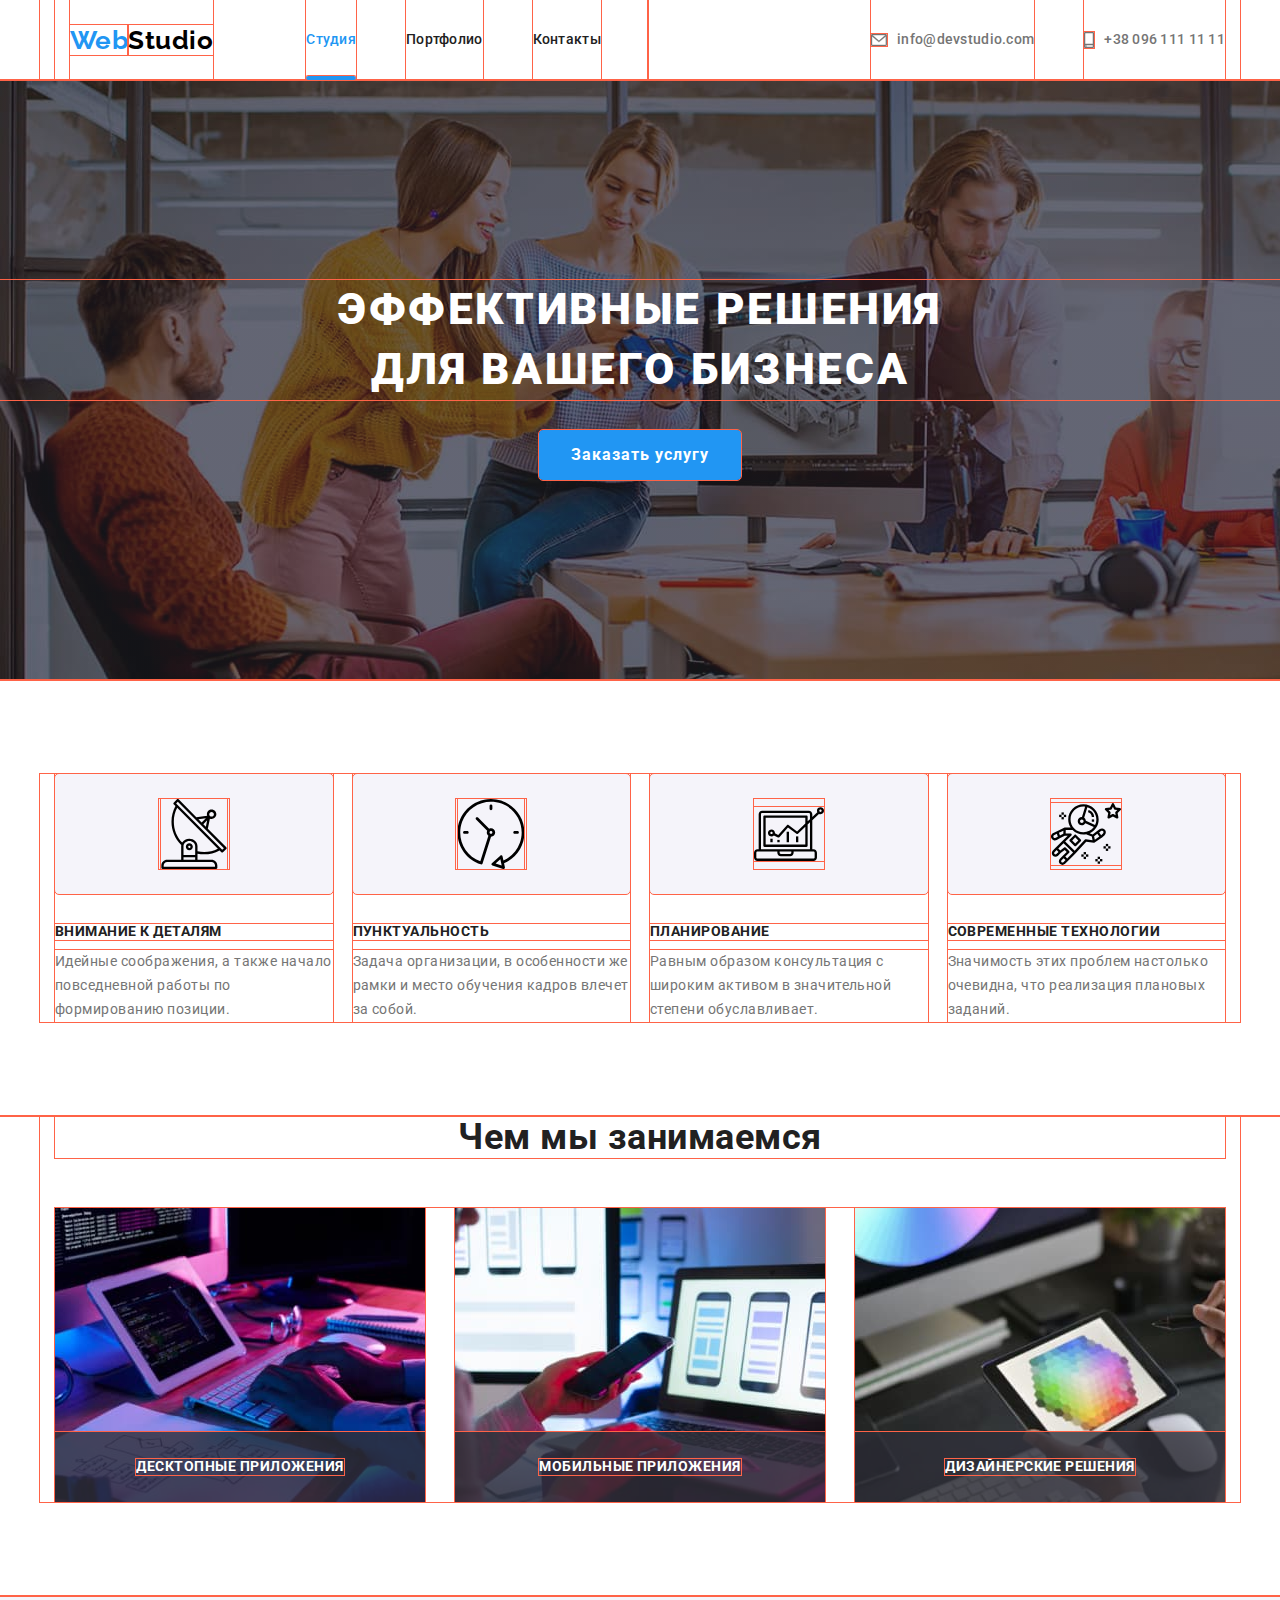
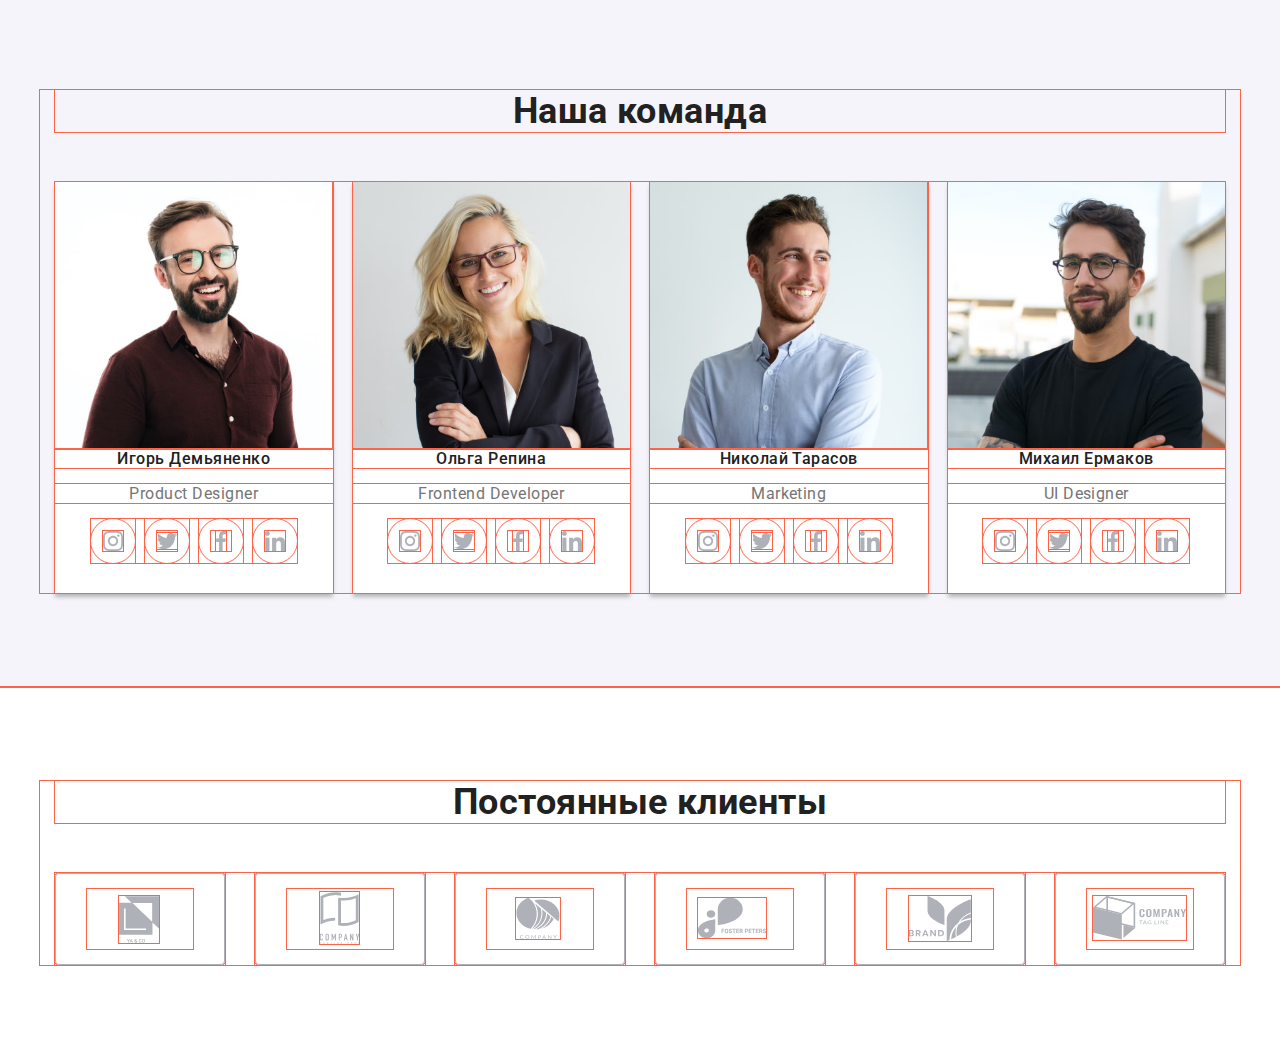
==== commit c08f6db7: "1" ====
--- a/index.html
+++ b/index.html
@@ -15,7 +15,7 @@
     />
     <link rel="stylesheet" href="./sass/main.css" />
   </head>
-  <body>
+  <body data-menu-page>
     <header>
       <div class="header-line">
         <div class="page-header container">
--- a/sass/main.css
+++ b/sass/main.css
@@ -1420,16 +1420,19 @@
 .mobile.container {
   position: fixed;
   top: 0;
-  left: 100%;
+  left: 0;
+  opacity: 0;
   width: 100%;
   height: 100vh;
   padding: 48px 40px;
   background-color: #fff;
+  transition: 0.5s;
   z-index: 99;
 }
 
 .mobile.container.is-open {
-  left: 0;
+  opacity: 1;
+  overflow: hidden;
 }
 
 .mobile-menu__list {
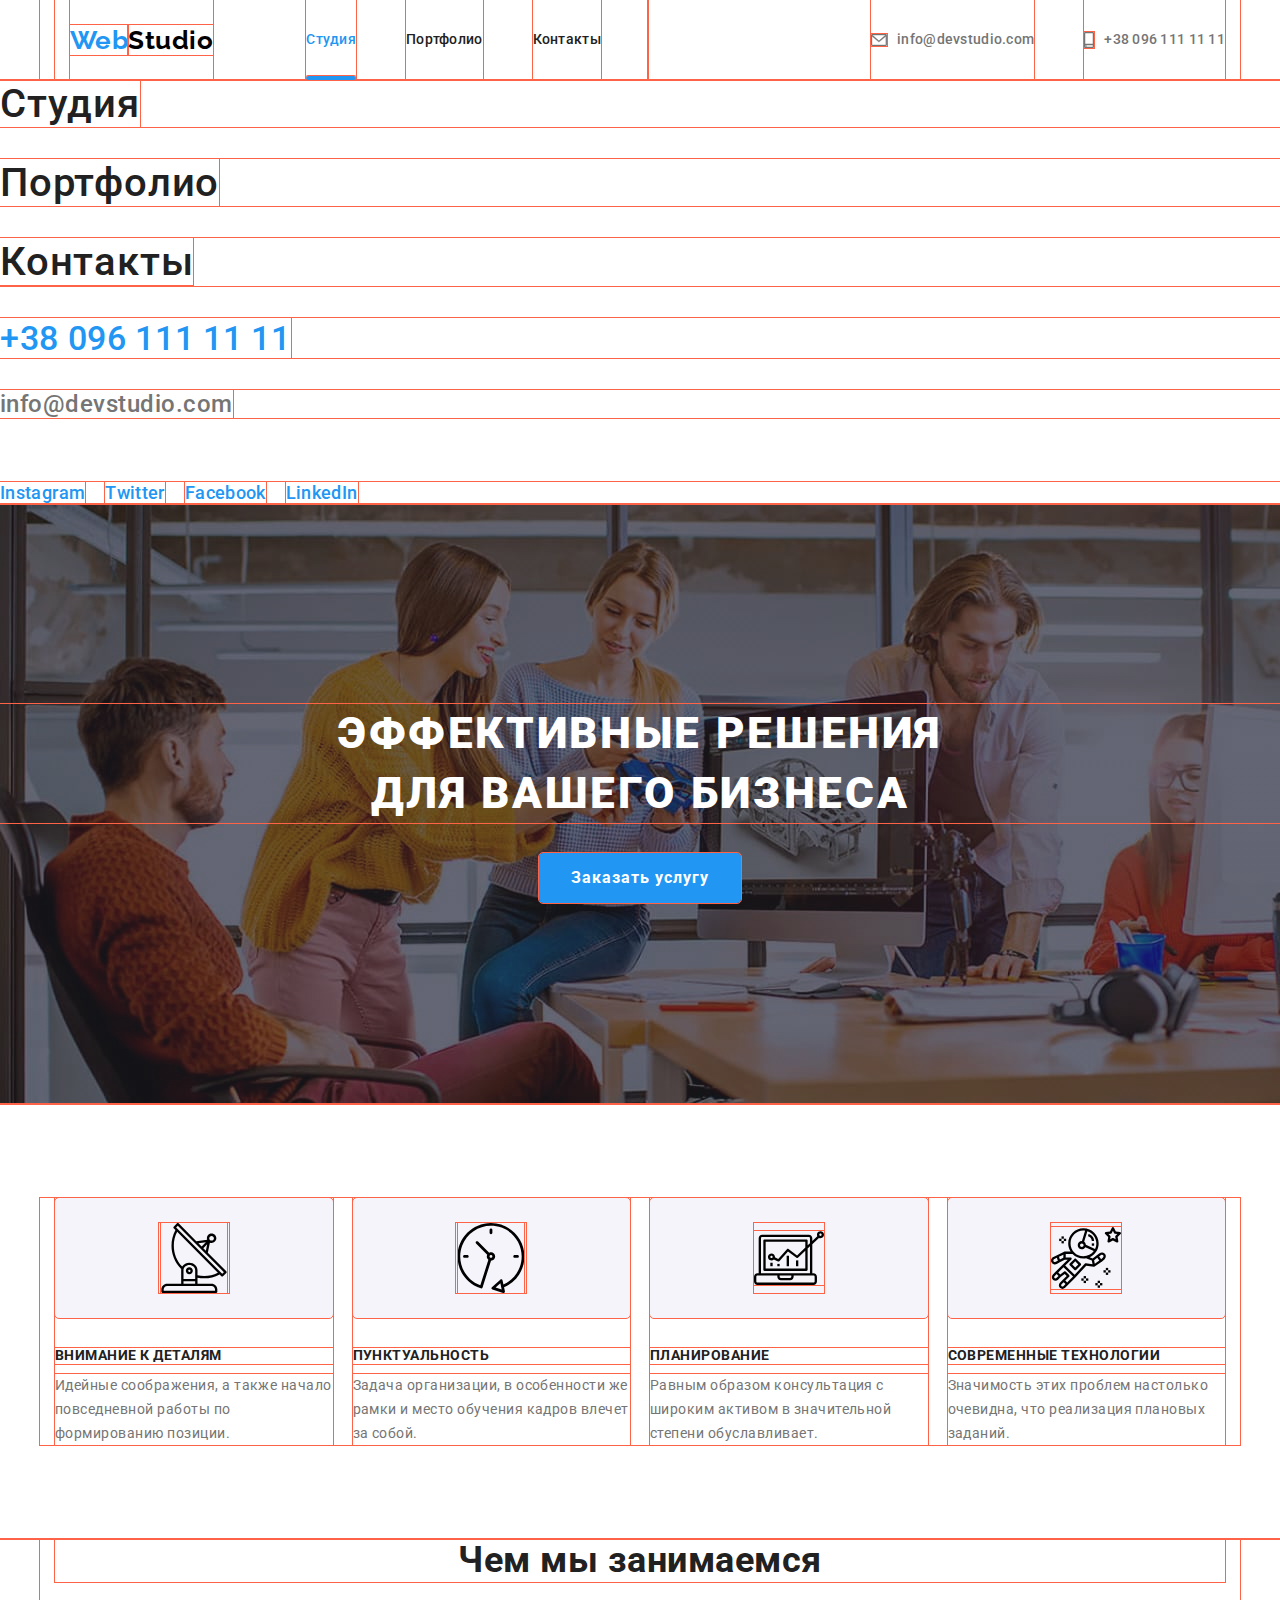
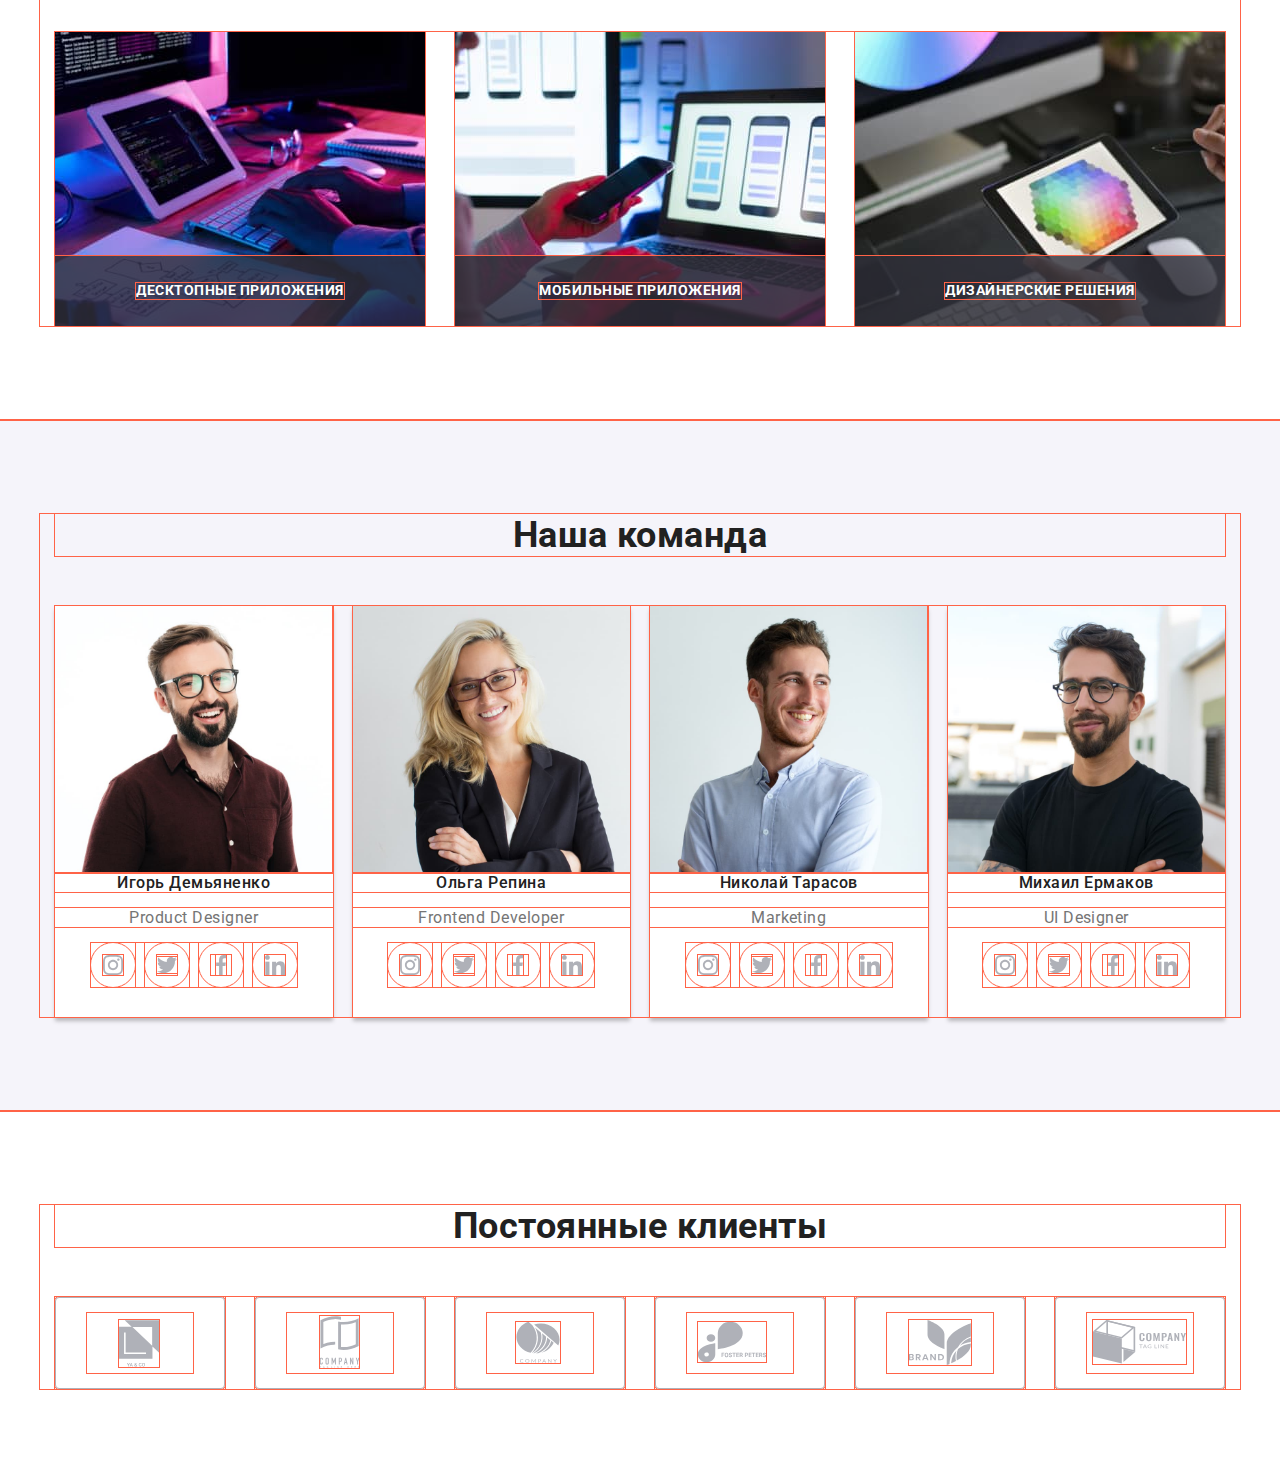
==== commit fa2b0ff6: "1" ====
--- a/index.html
+++ b/index.html
@@ -74,82 +74,68 @@
         </div>
       </div>
     </header>
-    <div class="-mobile-menu">
-      <div class="mobile container" data-menu>
-        <!-- <button class="mobile-menu__btn">
-          <svg class="menu-btn__icon" width="40" height="40">
-            <use
-              class="menu-btn__icon-close"
-              href="./images/icons/sprite.svg#icon-close_40px"
-            ></use>
-            <use
-              class="menu-btn__icon-open"
-              href="./images/icons/sprite.svg#icon-menu_40px"
-            ></use>
-          </svg>
-        </button> -->
-        <ul class="mobile-menu__list list">
-          <li class="mobile-menu__item">
-            <a href="" class="mobile-menu__link current">Студия</a>
-          </li>
-          <li class="mobile-menu__item">
-            <a href="./portfolio.html" class="mobile-menu__link">Портфолио</a>
-          </li>
-          <li class="mobile-menu__item">
-            <a href="" class="mobile-menu__link">Контакты</a>
-          </li>
-        </ul>
-        <ul class="mobile-menu__contacts list">
-          <li class="mobile-contacts__address">
-            <a class="mobile-contacts__link" href="tel:+380961111111">
-              +38 096 111 11 11</a
-            >
-          </li>
-          <li class="mobile-contacts__address">
-            <a class="mobile-contacts__link-2" href="mailto:info@devstudio.com">
-              info@devstudio.com</a
-            >
-          </li>
-        </ul>
-        <ul class="mobile-menu__socials list">
-          <li class="mobile-socials__item">
-            <a
-              class="mobile-socials__link"
-              href="https://www.instagram.com"
-              target="_blank"
-              rel="noopener noreferrer"
-              >Instagram</a
-            >
-          </li>
-          <li class="mobile-socials__item">
-            <a
-              class="mobile-socials__link"
-              href="https://www.twitter.com"
-              target="_blank"
-              rel="noopener noreferrer"
-              >Twitter</a
-            >
-          </li>
-          <li class="mobile-socials__item">
-            <a
-              class="mobile-socials__link"
-              href="https://www.facebook.com"
-              target="_blank"
-              rel="noopener noreferrer"
-              >Facebook</a
-            >
-          </li>
-          <li class="mobile-socials__item">
-            <a
-              class="mobile-socials__link"
-              href="https://www.linkedIn.com"
-              target="_blank"
-              rel="noopener noreferrer"
-              >LinkedIn</a
-            >
-          </li>
-        </ul>
-      </div>
+    <div class="-mobile-menu" data-menu>
+      <ul class="mobile-menu__list list">
+        <li class="mobile-menu__item">
+          <a href="" class="mobile-menu__link current">Студия</a>
+        </li>
+        <li class="mobile-menu__item">
+          <a href="./portfolio.html" class="mobile-menu__link">Портфолио</a>
+        </li>
+        <li class="mobile-menu__item">
+          <a href="" class="mobile-menu__link">Контакты</a>
+        </li>
+      </ul>
+      <ul class="mobile-menu__contacts list">
+        <li class="mobile-contacts__address">
+          <a class="mobile-contacts__link" href="tel:+380961111111">
+            +38 096 111 11 11</a
+          >
+        </li>
+        <li class="mobile-contacts__address">
+          <a class="mobile-contacts__link-2" href="mailto:info@devstudio.com">
+            info@devstudio.com</a
+          >
+        </li>
+      </ul>
+      <ul class="mobile-menu__socials list">
+        <li class="mobile-socials__item">
+          <a
+            class="mobile-socials__link"
+            href="https://www.instagram.com"
+            target="_blank"
+            rel="noopener noreferrer"
+            >Instagram</a
+          >
+        </li>
+        <li class="mobile-socials__item">
+          <a
+            class="mobile-socials__link"
+            href="https://www.twitter.com"
+            target="_blank"
+            rel="noopener noreferrer"
+            >Twitter</a
+          >
+        </li>
+        <li class="mobile-socials__item">
+          <a
+            class="mobile-socials__link"
+            href="https://www.facebook.com"
+            target="_blank"
+            rel="noopener noreferrer"
+            >Facebook</a
+          >
+        </li>
+        <li class="mobile-socials__item">
+          <a
+            class="mobile-socials__link"
+            href="https://www.linkedIn.com"
+            target="_blank"
+            rel="noopener noreferrer"
+            >LinkedIn</a
+          >
+        </li>
+      </ul>
     </div>
     <main>
       <!-- <div class="-mobile-menu">
--- a/sass/main.css
+++ b/sass/main.css
@@ -1417,7 +1417,7 @@
   fill: #2196f3;
 }
 
-.mobile.container {
+.mobile-menu {
   position: fixed;
   top: 0;
   left: 0;
@@ -1430,13 +1430,13 @@
   z-index: 99;
 }
 
-.mobile.container.is-open {
+.mobile-menu.is-open {
   opacity: 1;
   overflow: hidden;
 }
 
 .mobile-menu__list {
-  margin-bottom: 302px;
+  margin-bottom: 32px;
 }
 
 .mobile-menu__item {
@@ -1515,10 +1515,6 @@
   }
 }
 
-.mobile-menu__list.mobile-menu__link.current {
-  color: #2196f3;
-}
-
 .menu-btn__icon {
   fill: #000;
 }
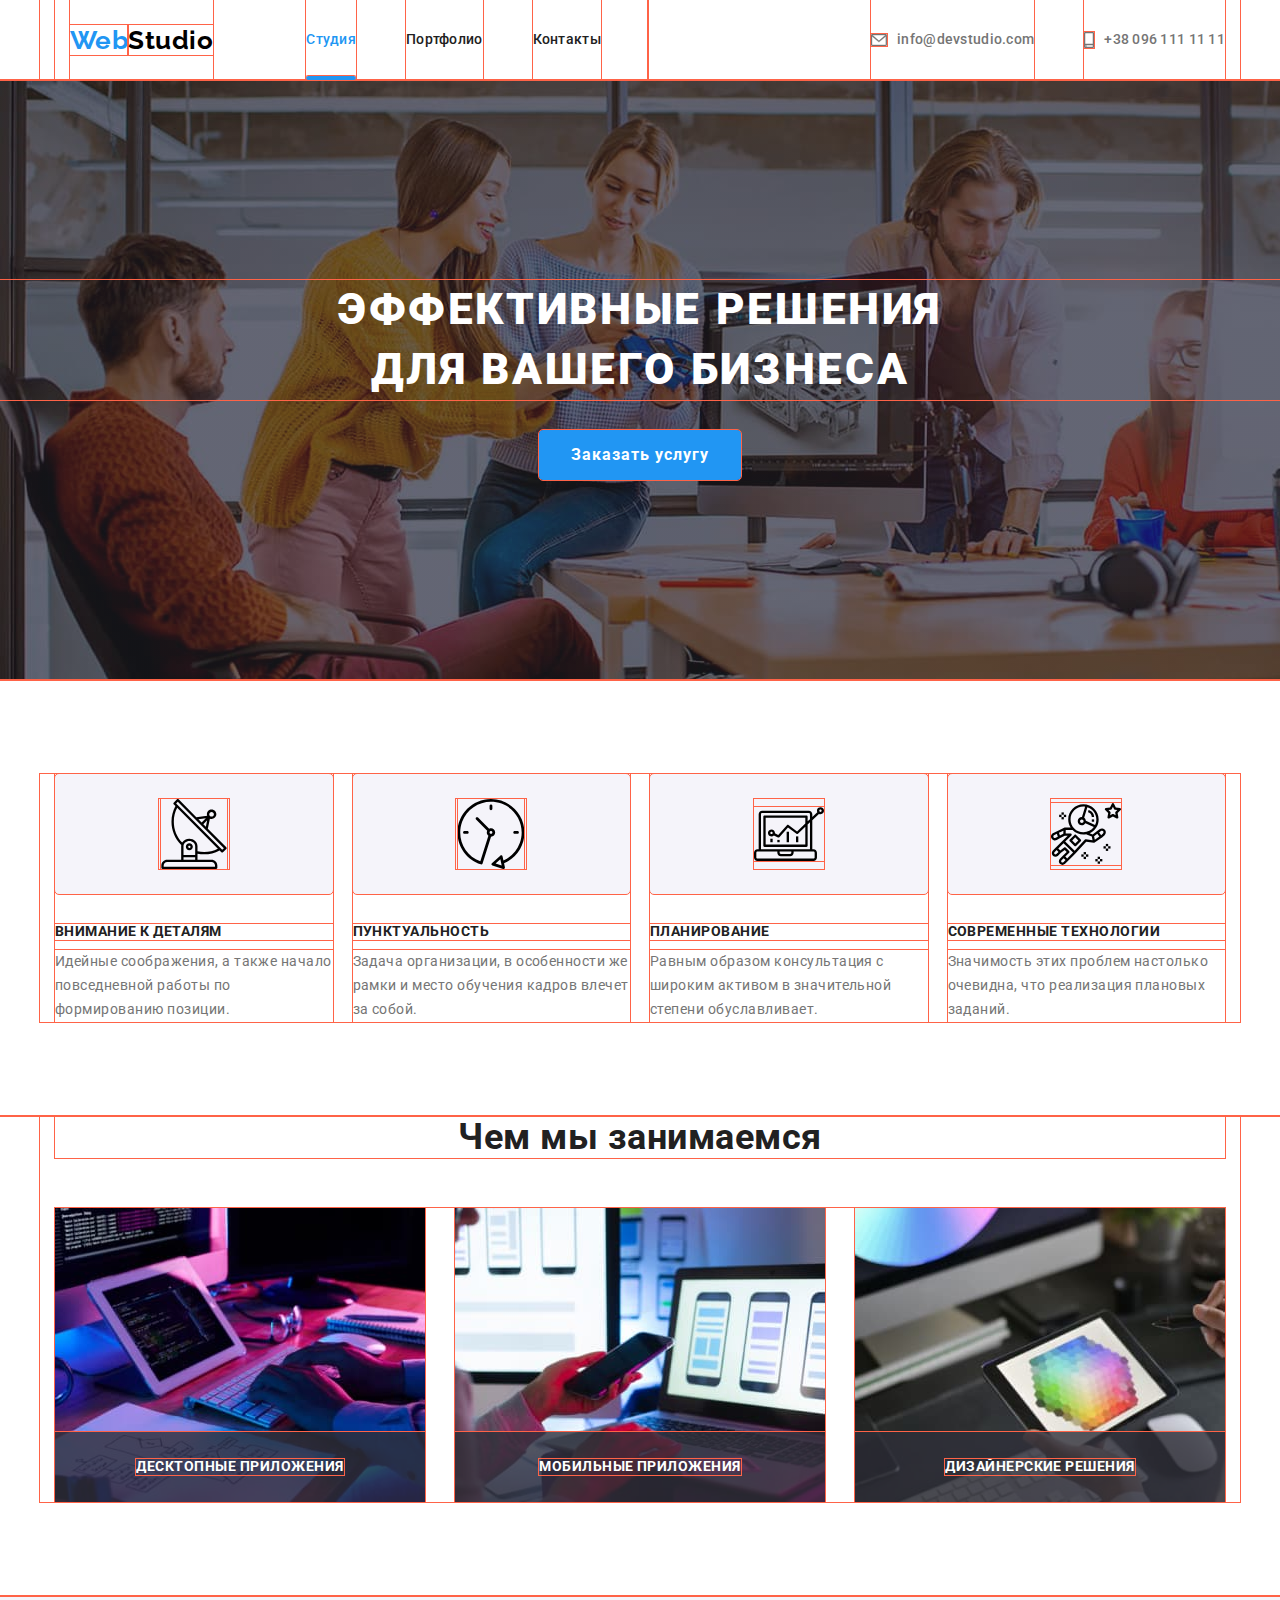
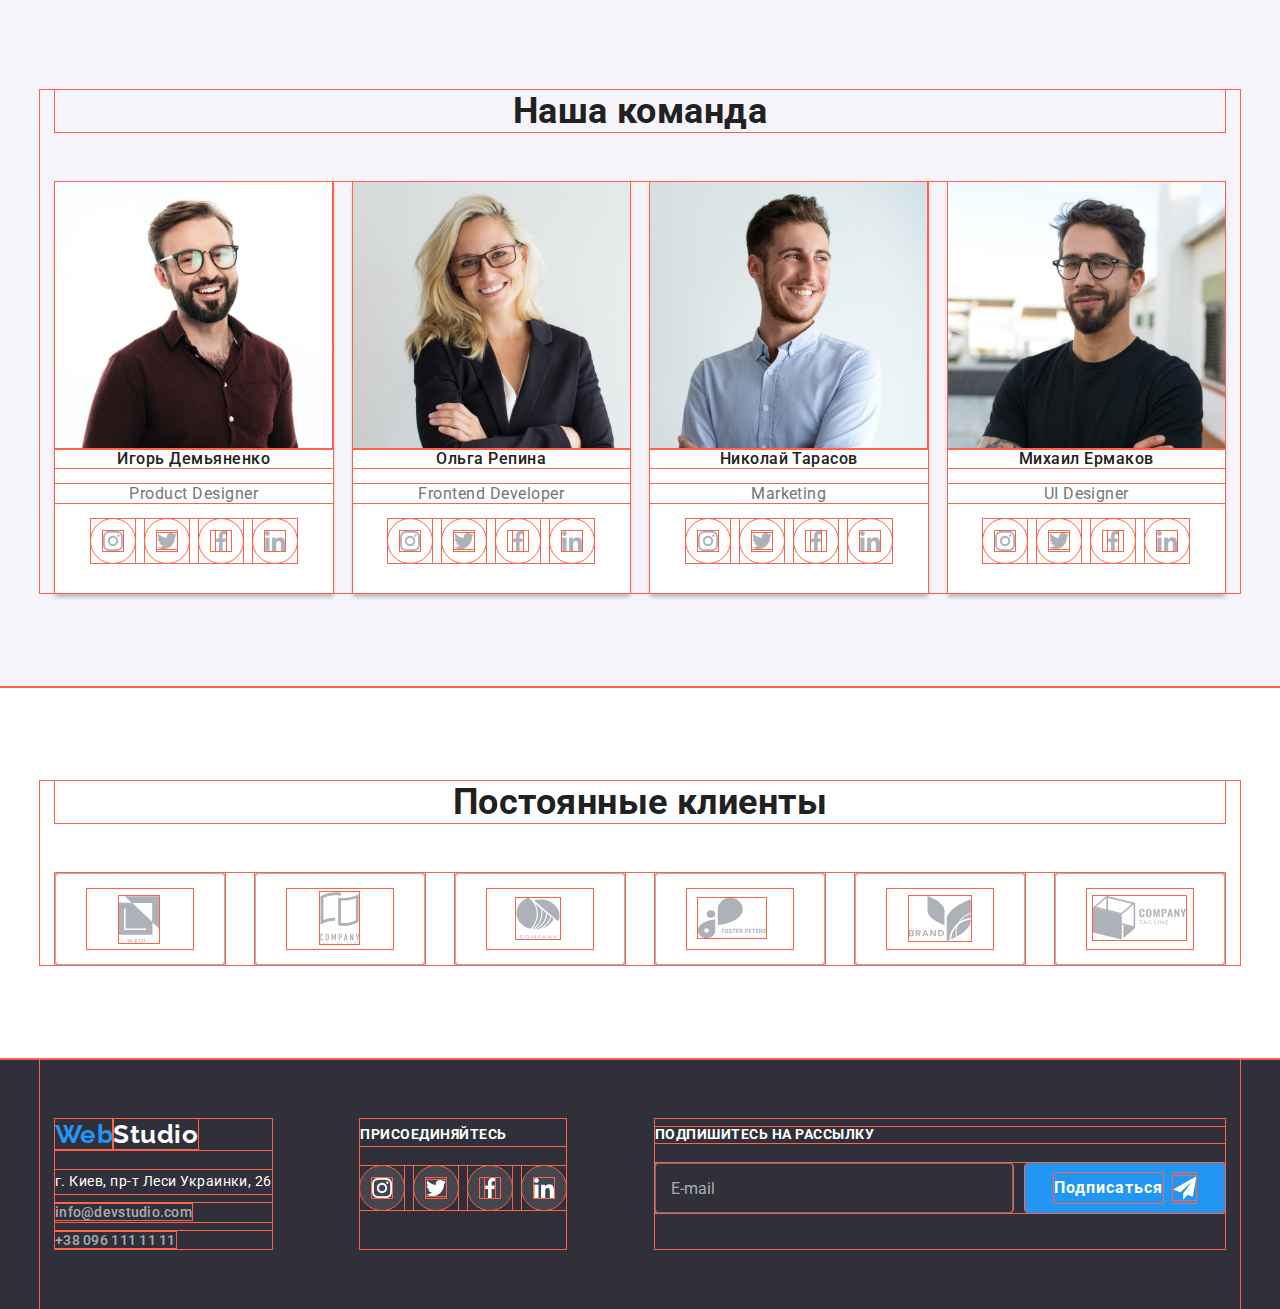
==== commit cc6b3539: "1" ====
--- a/index.html
+++ b/index.html
@@ -59,7 +59,12 @@
               >
             </li>
           </ul>
-          <button class="mobile-menu__btn" data-menu-button>
+          <button
+            class="mobile-menu__btn"
+            aria-expanded="false"
+            aria-controls="menu-container"
+            data-menu-button
+          >
             <svg class="menu-btn__icon" width="40" height="40">
               <use
                 class="menu-btn__icon-close"
@@ -74,68 +79,70 @@
         </div>
       </div>
     </header>
-    <div class="-mobile-menu" data-menu>
-      <ul class="mobile-menu__list list">
-        <li class="mobile-menu__item">
-          <a href="" class="mobile-menu__link current">Студия</a>
-        </li>
-        <li class="mobile-menu__item">
-          <a href="./portfolio.html" class="mobile-menu__link">Портфолио</a>
-        </li>
-        <li class="mobile-menu__item">
-          <a href="" class="mobile-menu__link">Контакты</a>
-        </li>
-      </ul>
-      <ul class="mobile-menu__contacts list">
-        <li class="mobile-contacts__address">
-          <a class="mobile-contacts__link" href="tel:+380961111111">
-            +38 096 111 11 11</a
-          >
-        </li>
-        <li class="mobile-contacts__address">
-          <a class="mobile-contacts__link-2" href="mailto:info@devstudio.com">
-            info@devstudio.com</a
-          >
-        </li>
-      </ul>
-      <ul class="mobile-menu__socials list">
-        <li class="mobile-socials__item">
-          <a
-            class="mobile-socials__link"
-            href="https://www.instagram.com"
-            target="_blank"
-            rel="noopener noreferrer"
-            >Instagram</a
-          >
-        </li>
-        <li class="mobile-socials__item">
-          <a
-            class="mobile-socials__link"
-            href="https://www.twitter.com"
-            target="_blank"
-            rel="noopener noreferrer"
-            >Twitter</a
-          >
-        </li>
-        <li class="mobile-socials__item">
-          <a
-            class="mobile-socials__link"
-            href="https://www.facebook.com"
-            target="_blank"
-            rel="noopener noreferrer"
-            >Facebook</a
-          >
-        </li>
-        <li class="mobile-socials__item">
-          <a
-            class="mobile-socials__link"
-            href="https://www.linkedIn.com"
-            target="_blank"
-            rel="noopener noreferrer"
-            >LinkedIn</a
-          >
-        </li>
-      </ul>
+    <div class="mobile-menu" id="menu-container" data-menu>
+      <div class="mobile-container">
+        <ul class="mobile-menu__list list">
+          <li class="mobile-menu__item">
+            <a href="" class="mobile-menu__link current">Студия</a>
+          </li>
+          <li class="mobile-menu__item">
+            <a href="./portfolio.html" class="mobile-menu__link">Портфолио</a>
+          </li>
+          <li class="mobile-menu__item">
+            <a href="" class="mobile-menu__link">Контакты</a>
+          </li>
+        </ul>
+        <ul class="mobile-menu__contacts list">
+          <li class="mobile-contacts__address">
+            <a class="mobile-contacts__link" href="tel:+380961111111">
+              +38 096 111 11 11</a
+            >
+          </li>
+          <li class="mobile-contacts__address">
+            <a class="mobile-contacts__link-2" href="mailto:info@devstudio.com">
+              info@devstudio.com</a
+            >
+          </li>
+        </ul>
+        <ul class="mobile-menu__socials list">
+          <li class="mobile-socials__item">
+            <a
+              class="mobile-socials__link"
+              href="https://www.instagram.com"
+              target="_blank"
+              rel="noopener noreferrer"
+              >Instagram</a
+            >
+          </li>
+          <li class="mobile-socials__item">
+            <a
+              class="mobile-socials__link"
+              href="https://www.twitter.com"
+              target="_blank"
+              rel="noopener noreferrer"
+              >Twitter</a
+            >
+          </li>
+          <li class="mobile-socials__item">
+            <a
+              class="mobile-socials__link"
+              href="https://www.facebook.com"
+              target="_blank"
+              rel="noopener noreferrer"
+              >Facebook</a
+            >
+          </li>
+          <li class="mobile-socials__item">
+            <a
+              class="mobile-socials__link"
+              href="https://www.linkedIn.com"
+              target="_blank"
+              rel="noopener noreferrer"
+              >LinkedIn</a
+            >
+          </li>
+        </ul>
+      </div>
     </div>
     <main>
       <!-- <div class="-mobile-menu">
@@ -662,15 +669,15 @@
         </div>
       </section>
     </main>
-    <!-- <footer class="footer">
+    <footer class="footer">
       <div class="footer-line">
         <div class="footer__address">
           <a class="footer__logo" href="./index.html"
             ><span class="logo-first">Web</span
             ><span class="logo-second-footer">Studio</span></a
-          > -->
-    <!--contacts-->
-    <!-- <address class="address">
+          >
+          <!--contacts-->
+          <address class="address">
             <p class="address__text">г. Киев, пр-т Леси Украинки, 26</p>
             <ul class="address__scroll list">
               <li class="address__item">
@@ -763,7 +770,7 @@
           </form>
         </div>
       </div>
-    </footer> -->
+    </footer>
     <!-- <div class="backdrop is-hidden" data-modal>
       <div class="modal">
         <button data-modal-close type="button" class="button-close">
--- a/sass/main.css
+++ b/sass/main.css
@@ -1456,6 +1456,12 @@
   margin-bottom: 64px;
 }
 
+@media screen and (min-width: 768px) {
+  .mobile-menu {
+    display: none;
+  }
+}
+
 .mobile-contacts__link {
   text-decoration: none;
   font-weight: 500;
@@ -1479,6 +1485,12 @@
   margin-bottom: 32px;
 }
 
+.mobile-container {
+  display: flex;
+  padding: 48px 40px;
+  height: 100%;
+}
+
 .mobile-socials__link {
   text-decoration: none;
   font-weight: 500;
@@ -1498,7 +1510,6 @@
 }
 
 .mobile-menu__btn {
-  display: flex;
   justify-content: center;
   align-items: center;
   width: 40px;
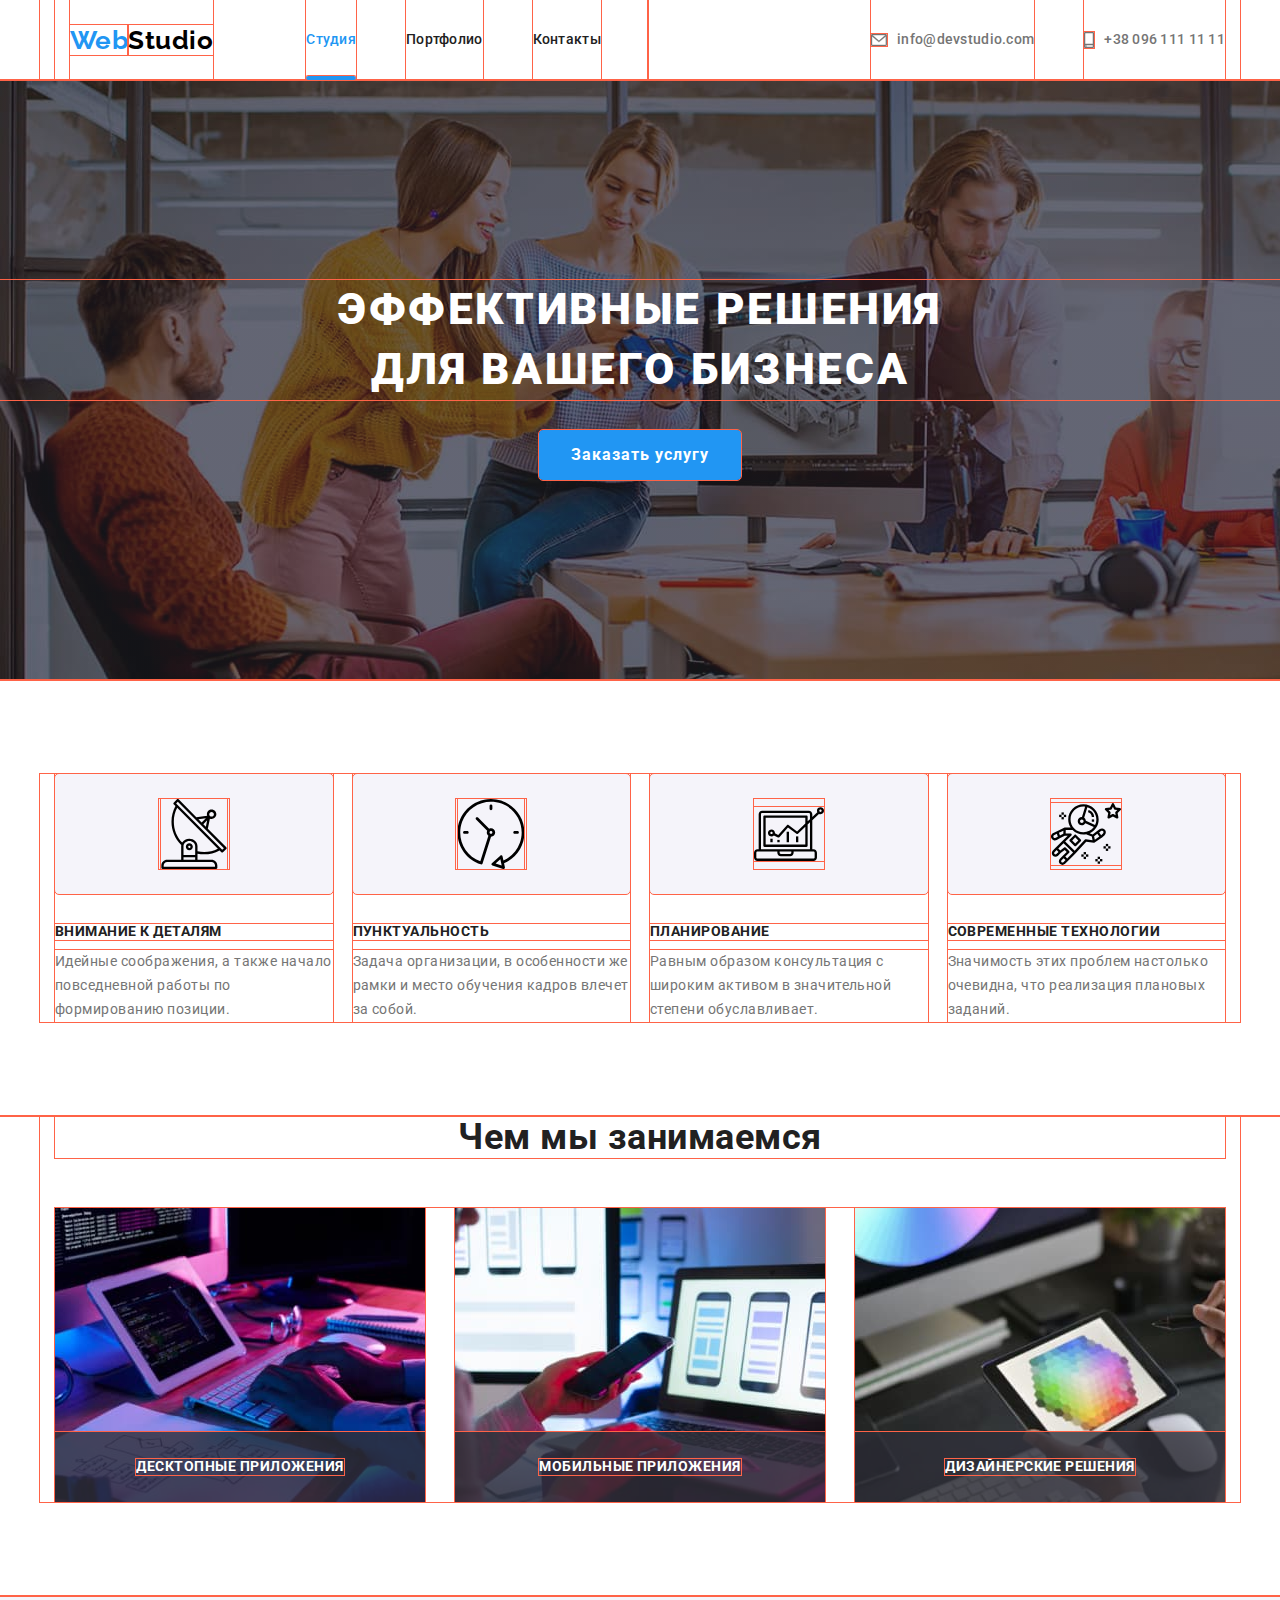
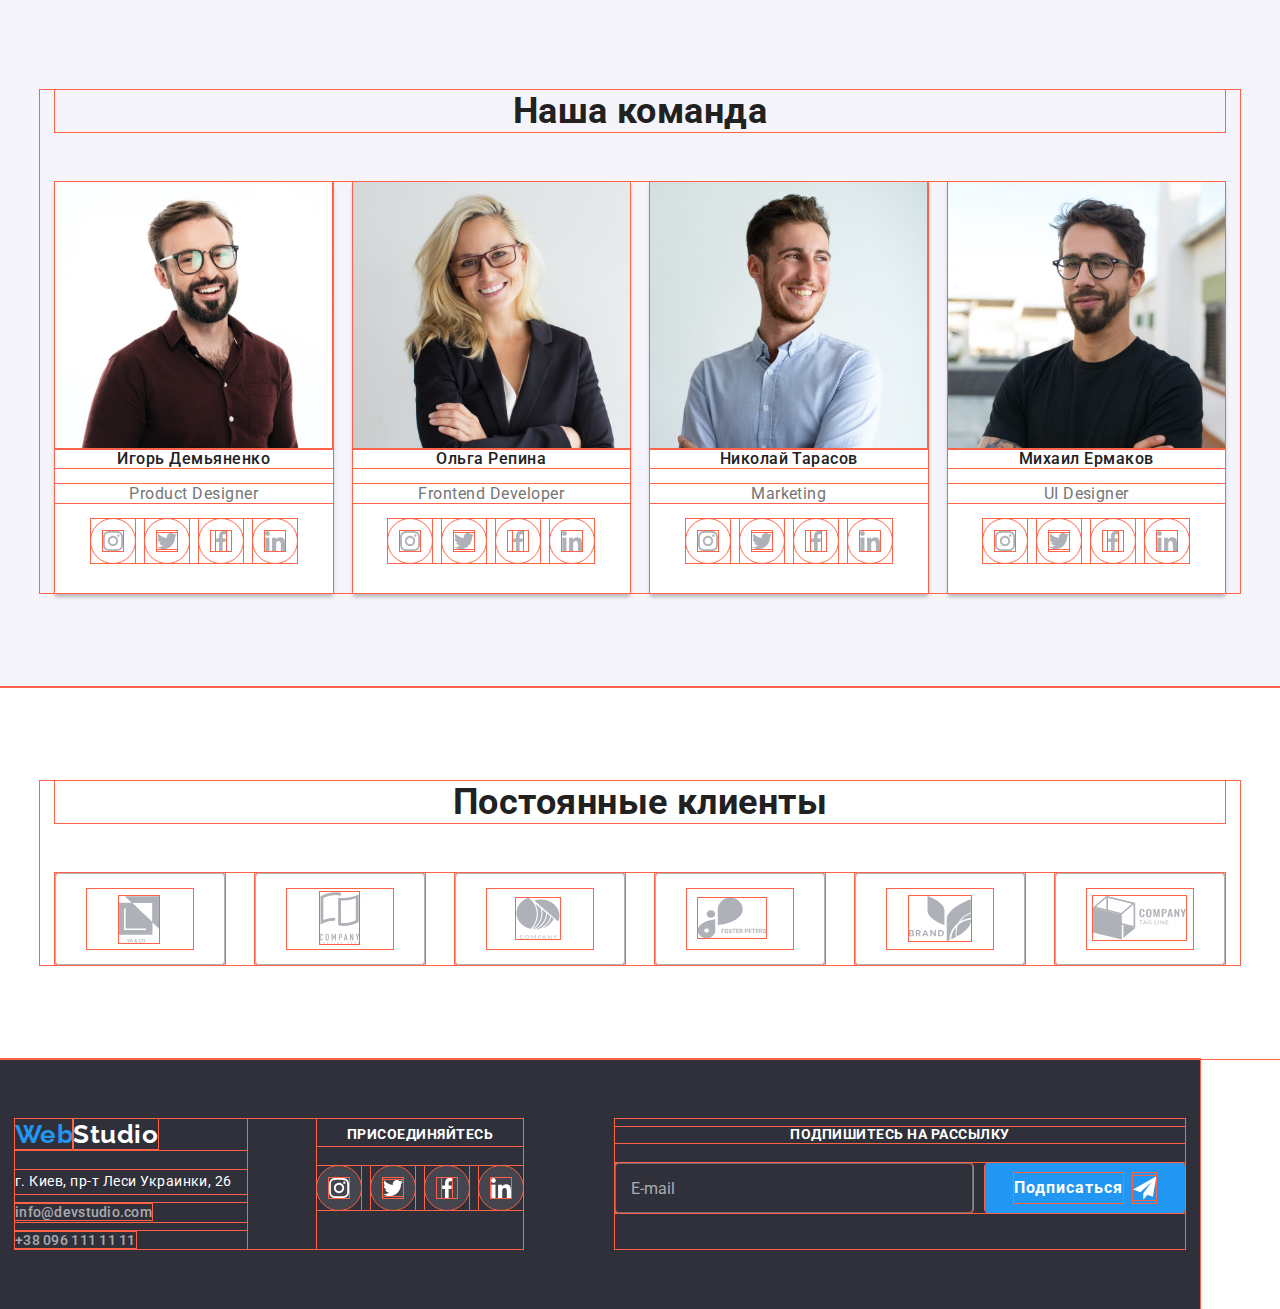
==== commit 786896fd: "footer" ====
--- a/index.html
+++ b/index.html
@@ -671,80 +671,82 @@
     </main>
     <footer class="footer">
       <div class="footer-line">
-        <div class="footer__address">
-          <a class="footer__logo" href="./index.html"
-            ><span class="logo-first">Web</span
-            ><span class="logo-second-footer">Studio</span></a
-          >
-          <!--contacts-->
-          <address class="address">
-            <p class="address__text">г. Киев, пр-т Леси Украинки, 26</p>
-            <ul class="address__scroll list">
-              <li class="address__item">
-                <a class="address__link" href="mailto:info@devstudio.com"
-                  >info@devstudio.com</a
+        <div class="footer-line__table">
+          <div class="footer__address">
+            <a class="footer__logo" href="./index.html"
+              ><span class="logo-first">Web</span
+              ><span class="logo-second-footer">Studio</span></a
+            >
+            <!--contacts-->
+            <address class="address">
+              <p class="address__text">г. Киев, пр-т Леси Украинки, 26</p>
+              <ul class="address__scroll list">
+                <li class="address__item">
+                  <a class="address__link" href="mailto:info@devstudio.com"
+                    >info@devstudio.com</a
+                  >
+                </li>
+                <li class="address__item">
+                  <a class="address__link" href="tel:+380961111111"
+                    >+38 096 111 11 11</a
+                  >
+                </li>
+              </ul>
+            </address>
+          </div>
+          <div class="footer-social-icons">
+            <h3 class="social-icons__title">ПРИСОЕДИНЯЙТЕСЬ</h3>
+            <ul class="social-icons list">
+              <li class="social-icons__item">
+                <a
+                  href=""
+                  class="footer-social-icons__link"
+                  target="_blank"
+                  rel="noopener noreferrer"
                 >
+                  <svg class="footer-social-icons__svg">
+                    <use href="./images/icons/sprite.svg#icon-instagram"></use>
+                  </svg>
+                </a>
               </li>
-              <li class="address__item">
-                <a class="address__link" href="tel:+380961111111"
-                  >+38 096 111 11 11</a
+              <li class="social-icons__item">
+                <a
+                  href=""
+                  class="footer-social-icons__link"
+                  target="_blank"
+                  rel="noopener noreferrer"
                 >
+                  <svg class="footer-social-icons__svg">
+                    <use href="./images/icons/sprite.svg#icon-twitter"></use>
+                  </svg>
+                </a>
+              </li>
+              <li class="social-icons__item">
+                <a
+                  href=""
+                  class="footer-social-icons__link"
+                  target="_blank"
+                  rel="noopener noreferrer"
+                >
+                  <svg class="footer-social-icons__svg">
+                    <use href="./images/icons/sprite.svg#icon-facebook"></use>
+                  </svg>
+                </a>
+              </li>
+              <li class="social-icons__item">
+                <a
+                  href=""
+                  class="footer-social-icons__link"
+                  target="_blank"
+                  rel="noopener noreferrer"
+                >
+                  <svg class="footer-social-icons__svg">
+                    <use href="./images/icons/sprite.svg#icon-linkedin"></use>
+                  </svg>
+                </a>
               </li>
             </ul>
-          </address>
-        </div>
-        <div class="footer-social-icons">
-          <h3 class="social-icons__title">ПРИСОЕДИНЯЙТЕСЬ</h3>
-          <ul class="social-icons list">
-            <li class="social-icons__item">
-              <a
-                href=""
-                class="footer-social-icons__link"
-                target="_blank"
-                rel="noopener noreferrer"
-              >
-                <svg class="footer-social-icons__svg">
-                  <use href="./images/icons/sprite.svg#icon-instagram"></use>
-                </svg>
-              </a>
-            </li>
-            <li class="social-icons__item">
-              <a
-                href=""
-                class="footer-social-icons__link"
-                target="_blank"
-                rel="noopener noreferrer"
-              >
-                <svg class="footer-social-icons__svg">
-                  <use href="./images/icons/sprite.svg#icon-twitter"></use>
-                </svg>
-              </a>
-            </li>
-            <li class="social-icons__item">
-              <a
-                href=""
-                class="footer-social-icons__link"
-                target="_blank"
-                rel="noopener noreferrer"
-              >
-                <svg class="footer-social-icons__svg">
-                  <use href="./images/icons/sprite.svg#icon-facebook"></use>
-                </svg>
-              </a>
-            </li>
-            <li class="social-icons__item">
-              <a
-                href=""
-                class="footer-social-icons__link"
-                target="_blank"
-                rel="noopener noreferrer"
-              >
-                <svg class="footer-social-icons__svg">
-                  <use href="./images/icons/sprite.svg#icon-linkedin"></use>
-                </svg>
-              </a>
-            </li>
-          </ul>
+          </div>
         </div>
         <div class="footer-form">
           <form autocomplete="off">
--- a/sass/main.css
+++ b/sass/main.css
@@ -734,6 +734,28 @@
 
 .footer {
   background-color: #2f303a;
+  display: inline-flex;
+}
+
+.footer__address {
+  display: block;
+  text-align: center;
+}
+
+@media screen and (min-width: 768px) {
+  .footer__address {
+    width: 232px;
+    margin-right: 165px;
+    margin-left: 61px;
+  }
+}
+
+@media screen and (min-width: 1200px) {
+  .footer__address {
+    text-align: start;
+    margin-right: 70px;
+    margin-left: 0;
+  }
 }
 
 .footer__logo {
@@ -741,21 +763,44 @@
   margin-bottom: 20px;
   font-family: Raleway, cursive;
   font-weight: 700;
-  font-size: 26px;
-  line-height: 1.19;
+  font-size: 24px;
+  line-height: 1.17;
   text-decoration: none;
 }
 
+@media screen and (min-width: 1200px) {
+  .footer__logo {
+    font-size: 26px;
+    line-height: 1.19;
+  }
+}
+
 .footer-line {
-  width: 1200px;
-  padding-left: 15px;
-  padding-right: 15px;
-  padding-top: 60px;
-  padding-bottom: 60px;
+  text-align: center;
+  min-width: 480px;
+  padding: 60px 15px;
   margin-right: auto;
   margin-left: auto;
-  display: flex;
-  justify-content: space-between;
+}
+
+@media screen and (min-width: 1200px) {
+  .footer-line {
+    width: 1200px;
+    display: flex;
+    justify-content: space-between;
+  }
+}
+
+@media screen and (min-width: 768px) {
+  .footer-line__table {
+    display: flex;
+  }
+}
+
+@media screen and (min-width: 1200px) {
+  .footer-line__table {
+    display: inline-flex;
+  }
 }
 
 .address__text {
@@ -865,11 +910,16 @@
 }
 
 .footer-form {
-  width: 570px;
-  min-height: 86px;
   padding: 0;
   margin-top: 0;
   margin-bottom: 0;
+}
+
+@media screen and (min-width: 1200px) {
+  .footer-form {
+    width: 570px;
+    min-height: 86px;
+  }
 }
 
 .footer-form__title {
@@ -883,23 +933,36 @@
 }
 
 .footer-form__field {
-  display: flex;
-  margin-bottom: 10px;
-  width: 570px;
+  display: block;
+  text-align: center;
+  width: 450px;
+}
+
+@media screen and (min-width: 768px) {
+  .footer-form__field {
+    width: 738px;
+  }
+}
+
+@media screen and (min-width: 1200px) {
+  .footer-form__field {
+    display: flex;
+    margin-bottom: 10px;
+    width: 570px;
+  }
 }
 
 .footer-form__input {
   margin: 0;
-  margin-right: 12px;
+  margin-right: 0;
   padding: 15px;
   border: 1px solid rgba(33, 33, 33, 0.2);
   box-sizing: border-box;
-  width: 358px;
+  border-radius: 4px;
+  width: 450px;
   height: 50px;
-  border-radius: 4px;
-  font-size: 16px;
+  border: 1px solid rgba(255, 255, 255, 0.3);
   background-color: #2f303a;
-  border: 1px solid rgba(255, 255, 255, 0.3);
 }
 
 .footer-form__input::placeholder {
@@ -913,12 +976,23 @@
   cursor: pointer;
 }
 
+@media screen and (min-width: 1200px) {
+  .footer-form__input {
+    width: 358px;
+    height: 50px;
+    font-size: 16px;
+    margin-right: 12px;
+  }
+}
+
 .footer__button {
   display: flex;
   color: #fff;
   background-color: #2196f3;
   border-color: #2196f3;
   width: 200px;
+  margin-left: auto;
+  margin-right: auto;
   border-radius: 4px;
   padding: 10px 29px;
   font-family: Roboto;
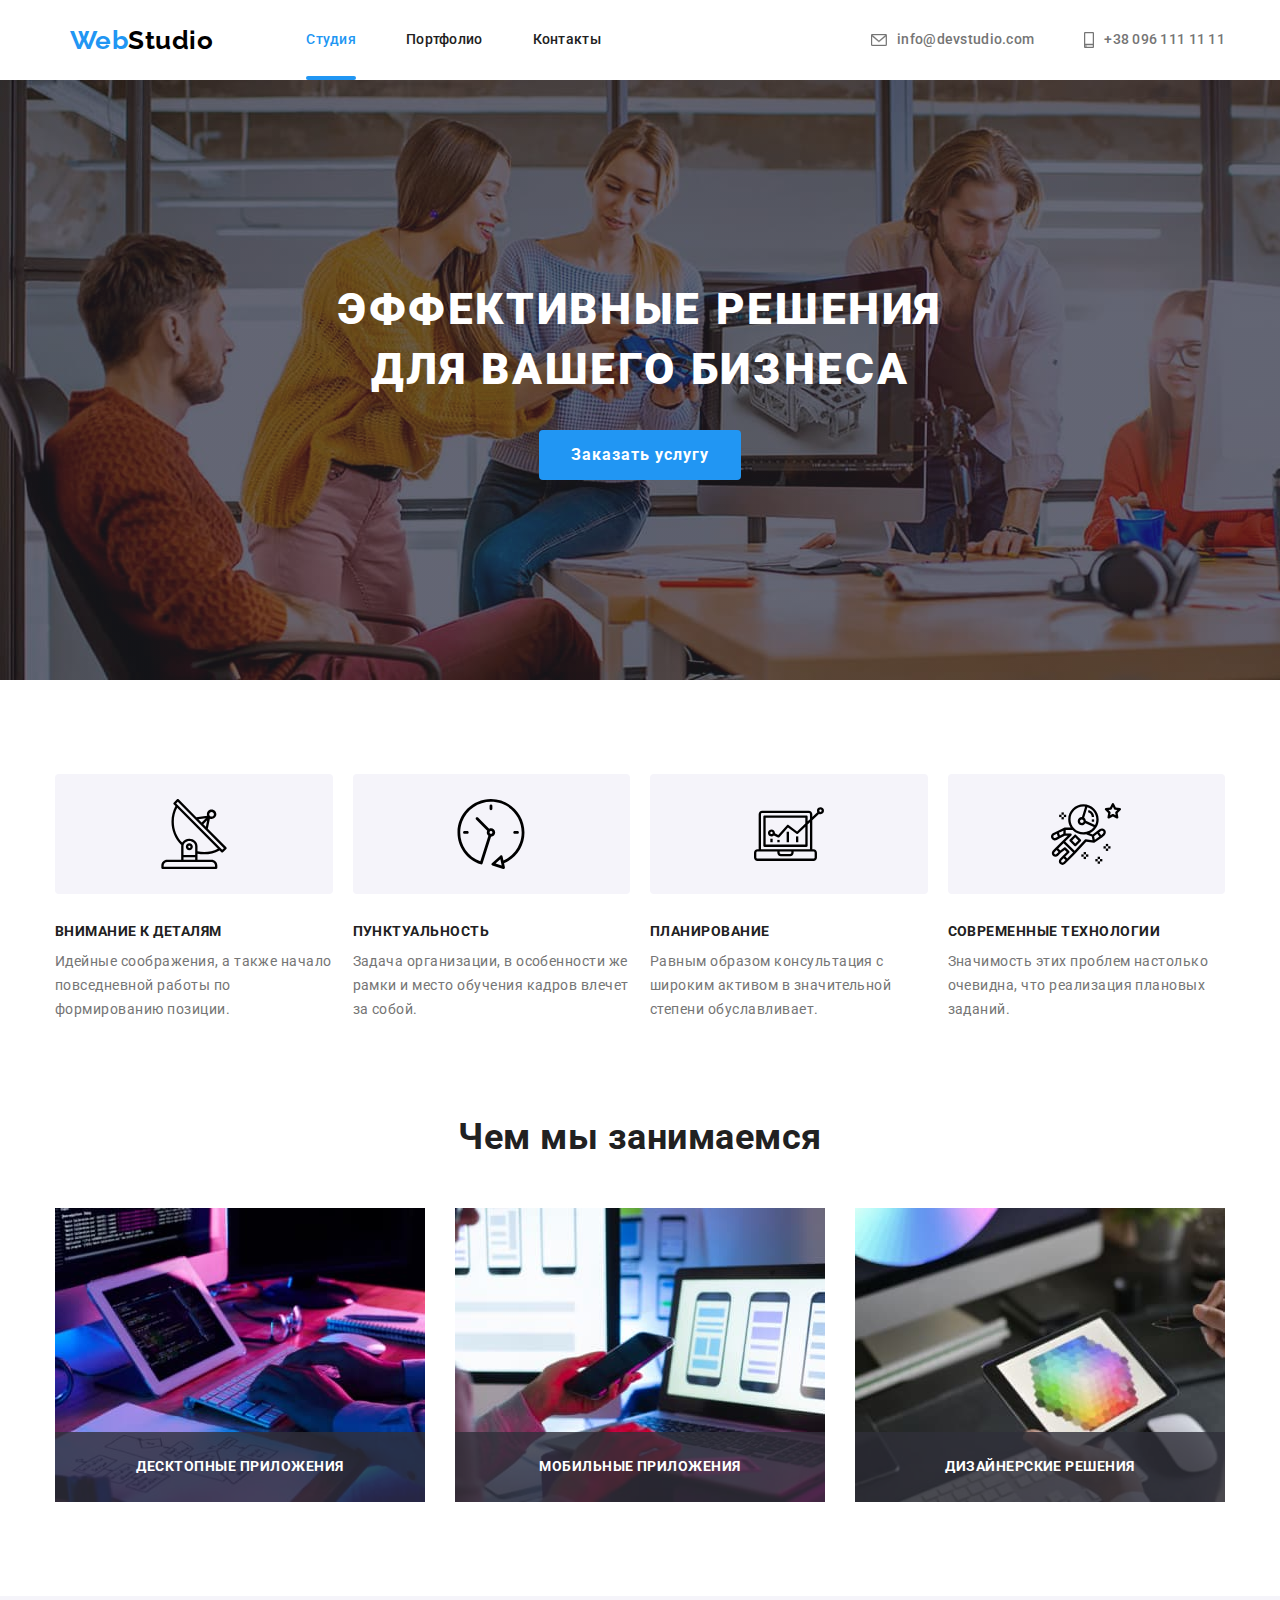
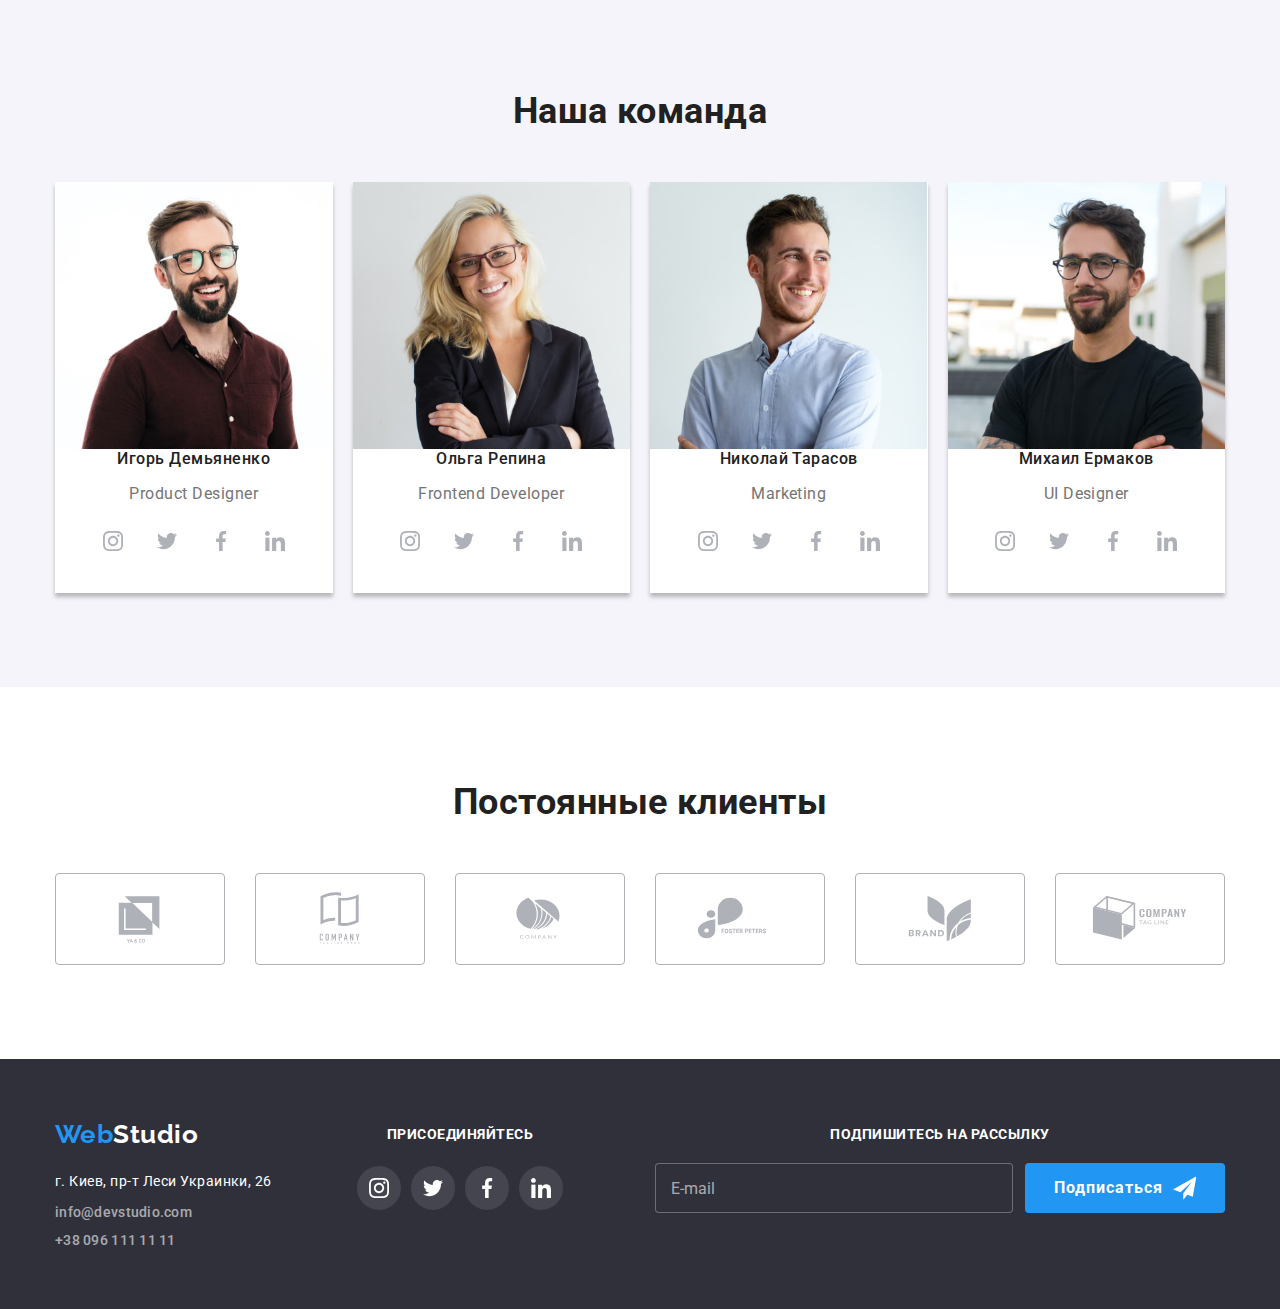
==== commit b0858d98: "1" ====
--- a/index.html
+++ b/index.html
@@ -79,7 +79,7 @@
         </div>
       </div>
     </header>
-    <div class="mobile-menu" id="menu-container" data-menu>
+    <!-- <div class="mobile-menu" id="menu-container" data-menu>
       <div class="mobile-container">
         <ul class="mobile-menu__list list">
           <li class="mobile-menu__item">
@@ -143,7 +143,7 @@
           </li>
         </ul>
       </div>
-    </div>
+    </div> -->
     <main>
       <!-- <div class="-mobile-menu">
         <div class="mobile container">
@@ -773,7 +773,7 @@
         </div>
       </div>
     </footer>
-    <!-- <div class="backdrop is-hidden" data-modal>
+    <div class="backdrop is-hidden" data-modal>
       <div class="modal">
         <button data-modal-close type="button" class="button-close">
           <svg class="button-close__svg" width="11" height="11">
@@ -822,8 +822,8 @@
                 placeholder="Введите текст"
               ></textarea>
             </div>
-          </div> -->
-    <!-- <div class="modal-form__confirm">
+          </div>
+          <div class="modal-form__confirm">
             <div class="modal-form__checkbox">
               <input
                 class="modal__checkbox"
@@ -847,7 +847,7 @@
           </div>
         </form>
       </div>
-    </div> -->
+    </div>
     <script src="./js/modal.js"></script>
     <script src="./js/menu.js"></script>
   </body>
--- a/sass/main.css
+++ b/sass/main.css
@@ -1,11 +1,11 @@
-.page-header, .main-nav, .contacts, .container, .portfolio {
+.page-header, .main-nav, .contacts, .container, .footer, .portfolio {
   width: 100%;
   padding-left: 15px;
   padding-right: 15px;
 }
 
 @media screen and (min-width: 480px) {
-  .page-header, .main-nav, .contacts, .container, .portfolio {
+  .page-header, .main-nav, .contacts, .container, .footer, .portfolio {
     max-width: 480px;
     margin-left: auto;
     margin-right: auto;
@@ -13,13 +13,13 @@
 }
 
 @media screen and (min-width: 768px) {
-  .page-header, .main-nav, .contacts, .container, .portfolio {
+  .page-header, .main-nav, .contacts, .container, .footer, .portfolio {
     max-width: 768px;
   }
 }
 
 @media screen and (min-width: 1200px) {
-  .page-header, .main-nav, .contacts, .container, .portfolio {
+  .page-header, .main-nav, .contacts, .container, .footer, .portfolio {
     max-width: 1200px;
   }
 }
@@ -105,7 +105,6 @@
 *::before,
 *::after {
   box-sizing: inherit;
-  outline: 1px solid tomato;
 }
 
 body {
@@ -733,8 +732,10 @@
 }
 
 .footer {
+  max-width: 1600px;
   background-color: #2f303a;
   display: inline-flex;
+  justify-content: center;
 }
 
 .footer__address {
@@ -781,6 +782,7 @@
   padding: 60px 15px;
   margin-right: auto;
   margin-left: auto;
+  justify-content: center;
 }
 
 @media screen and (min-width: 1200px) {
@@ -794,12 +796,24 @@
 @media screen and (min-width: 768px) {
   .footer-line__table {
     display: flex;
+    margin-bottom: 60px;
   }
 }
 
 @media screen and (min-width: 1200px) {
   .footer-line__table {
     display: inline-flex;
+    margin-bottom: 0;
+  }
+}
+
+.address {
+  margin-bottom: 60px;
+}
+
+@media screen and (min-width: 768px) {
+  .address {
+    margin-bottom: 0;
   }
 }
 
@@ -807,10 +821,16 @@
   color: #fff;
   font-style: normal;
   margin-top: 20px;
-  margin-bottom: 9px;
+  margin-bottom: 8px;
   font-family: Roboto;
   font-size: 14px;
   line-height: 1.7;
+}
+
+@media screen and (min-width: 1200px) {
+  .address__text {
+    margin-bottom: 9px;
+  }
 }
 
 .address__link {
@@ -855,6 +875,16 @@
   color: #fff;
 }
 
+.footer-social-icons {
+  margin-bottom: 60px;
+}
+
+@media screen and (min-width: 768px) {
+  .footer-social-icons {
+    margin-bottom: 0;
+  }
+}
+
 .footer-social-icons__svg {
   width: 20px;
   height: 20px;
@@ -923,7 +953,7 @@
 }
 
 .footer-form__title {
-  margin-top: 8px;
+  margin-top: 0;
   margin-bottom: 20px;
   font-weight: bold;
   font-size: 14px;
@@ -932,6 +962,12 @@
   color: #fff;
 }
 
+@media screen and (min-width: 1200px) {
+  .footer-form__title {
+    margin-top: 8px;
+  }
+}
+
 .footer-form__field {
   display: block;
   text-align: center;
@@ -955,6 +991,7 @@
 .footer-form__input {
   margin: 0;
   margin-right: 0;
+  margin-bottom: 20px;
   padding: 15px;
   border: 1px solid rgba(33, 33, 33, 0.2);
   box-sizing: border-box;
@@ -982,6 +1019,7 @@
     height: 50px;
     font-size: 16px;
     margin-right: 12px;
+    margin-bottom: 0;
   }
 }
 
@@ -1269,29 +1307,48 @@
 }
 
 .modal-form {
-  width: 528px;
-  height: 581px;
+  width: 450px;
+  height: 609px;
   padding: 40px;
   margin-left: auto;
   margin-right: auto;
 }
 
+@media screen and (min-width: 1200px) {
+  .modal-form {
+    width: 528px;
+    height: 581px;
+  }
+}
+
 .modal-form__information {
-  width: 448px;
+  width: 370px;
   margin-left: auto;
   margin-right: auto;
   margin-bottom: 20px;
 }
 
+@media screen and (min-width: 1200px) {
+  .modal-form__information {
+    width: 448px;
+  }
+}
+
 .modal-form__title {
   margin-top: 0;
   margin-bottom: 12px;
-  width: 448px;
+  width: 370px;
   font-weight: bold;
   font-size: 20px;
   line-height: 1.15;
   text-align: center;
   color: #212121;
+}
+
+@media screen and (min-width: 1200px) {
+  .modal-form__title {
+    width: 448px;
+  }
 }
 
 .modal-form__field {
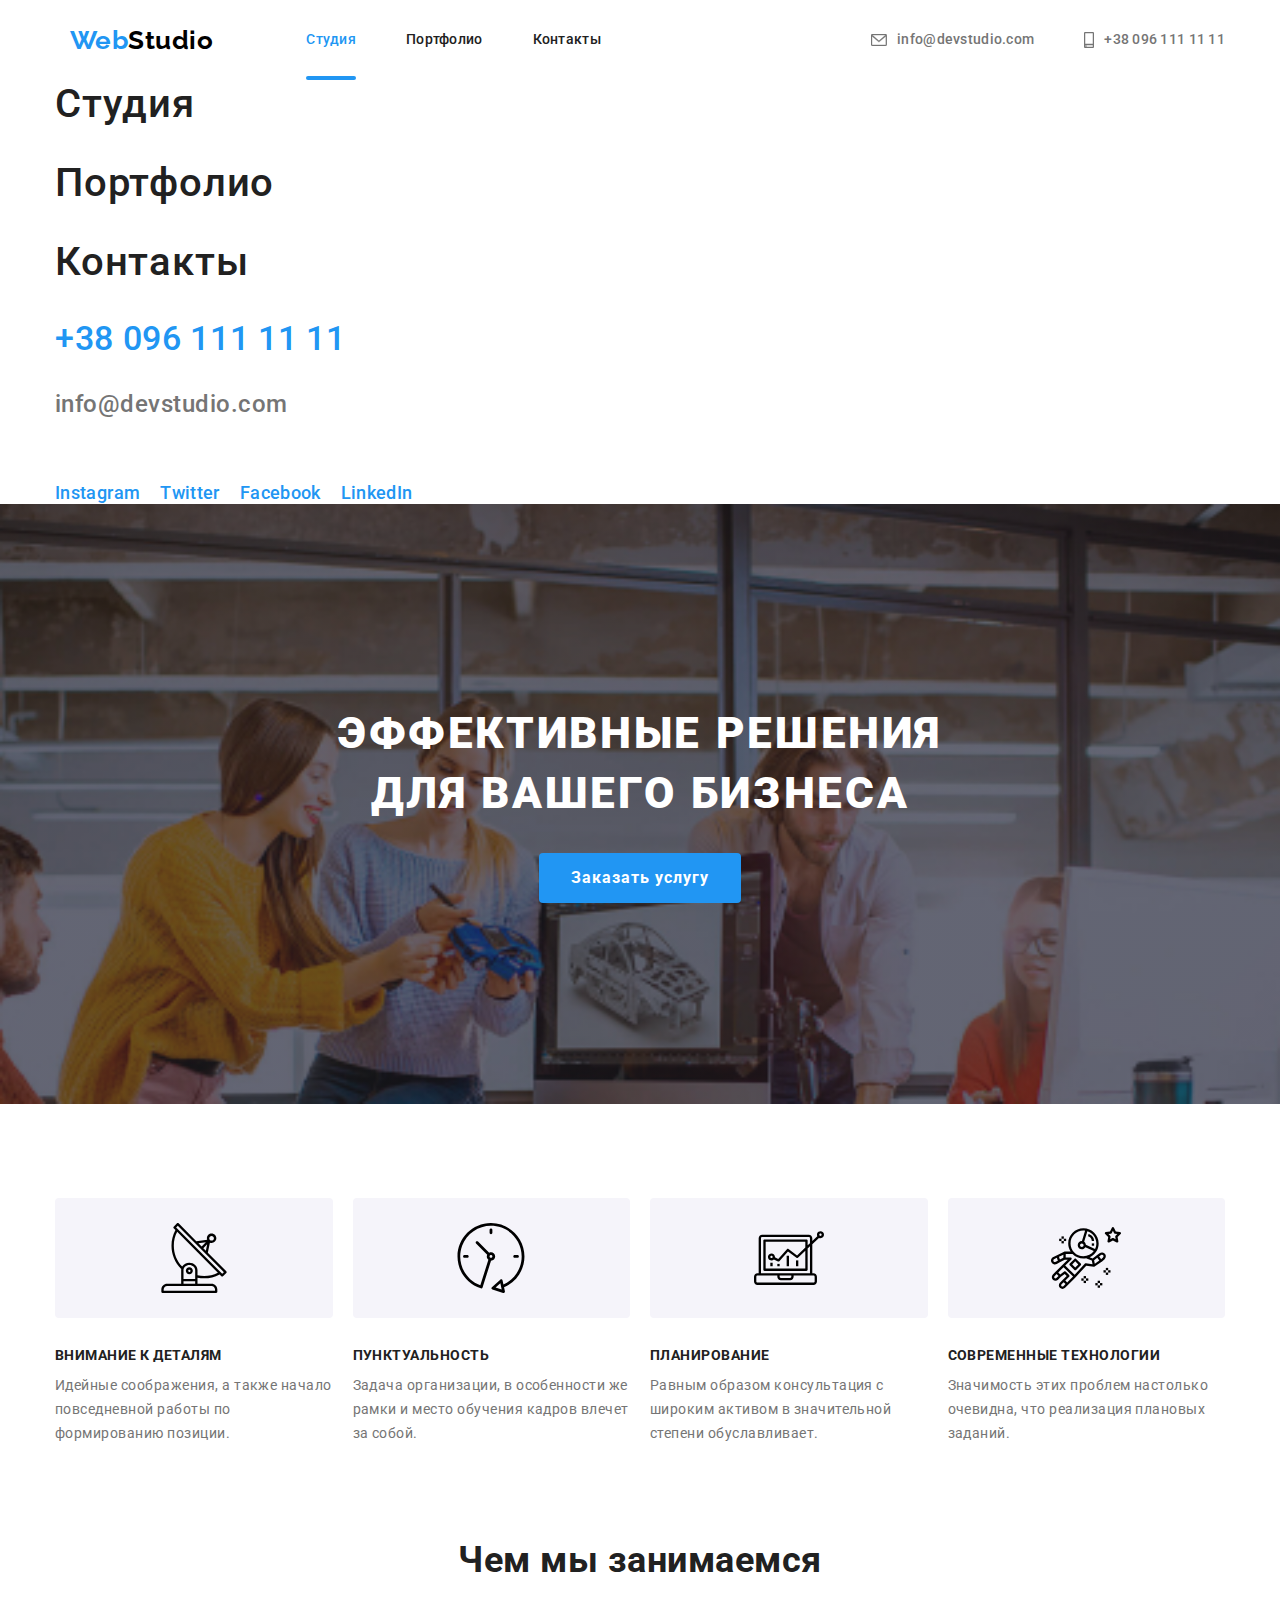
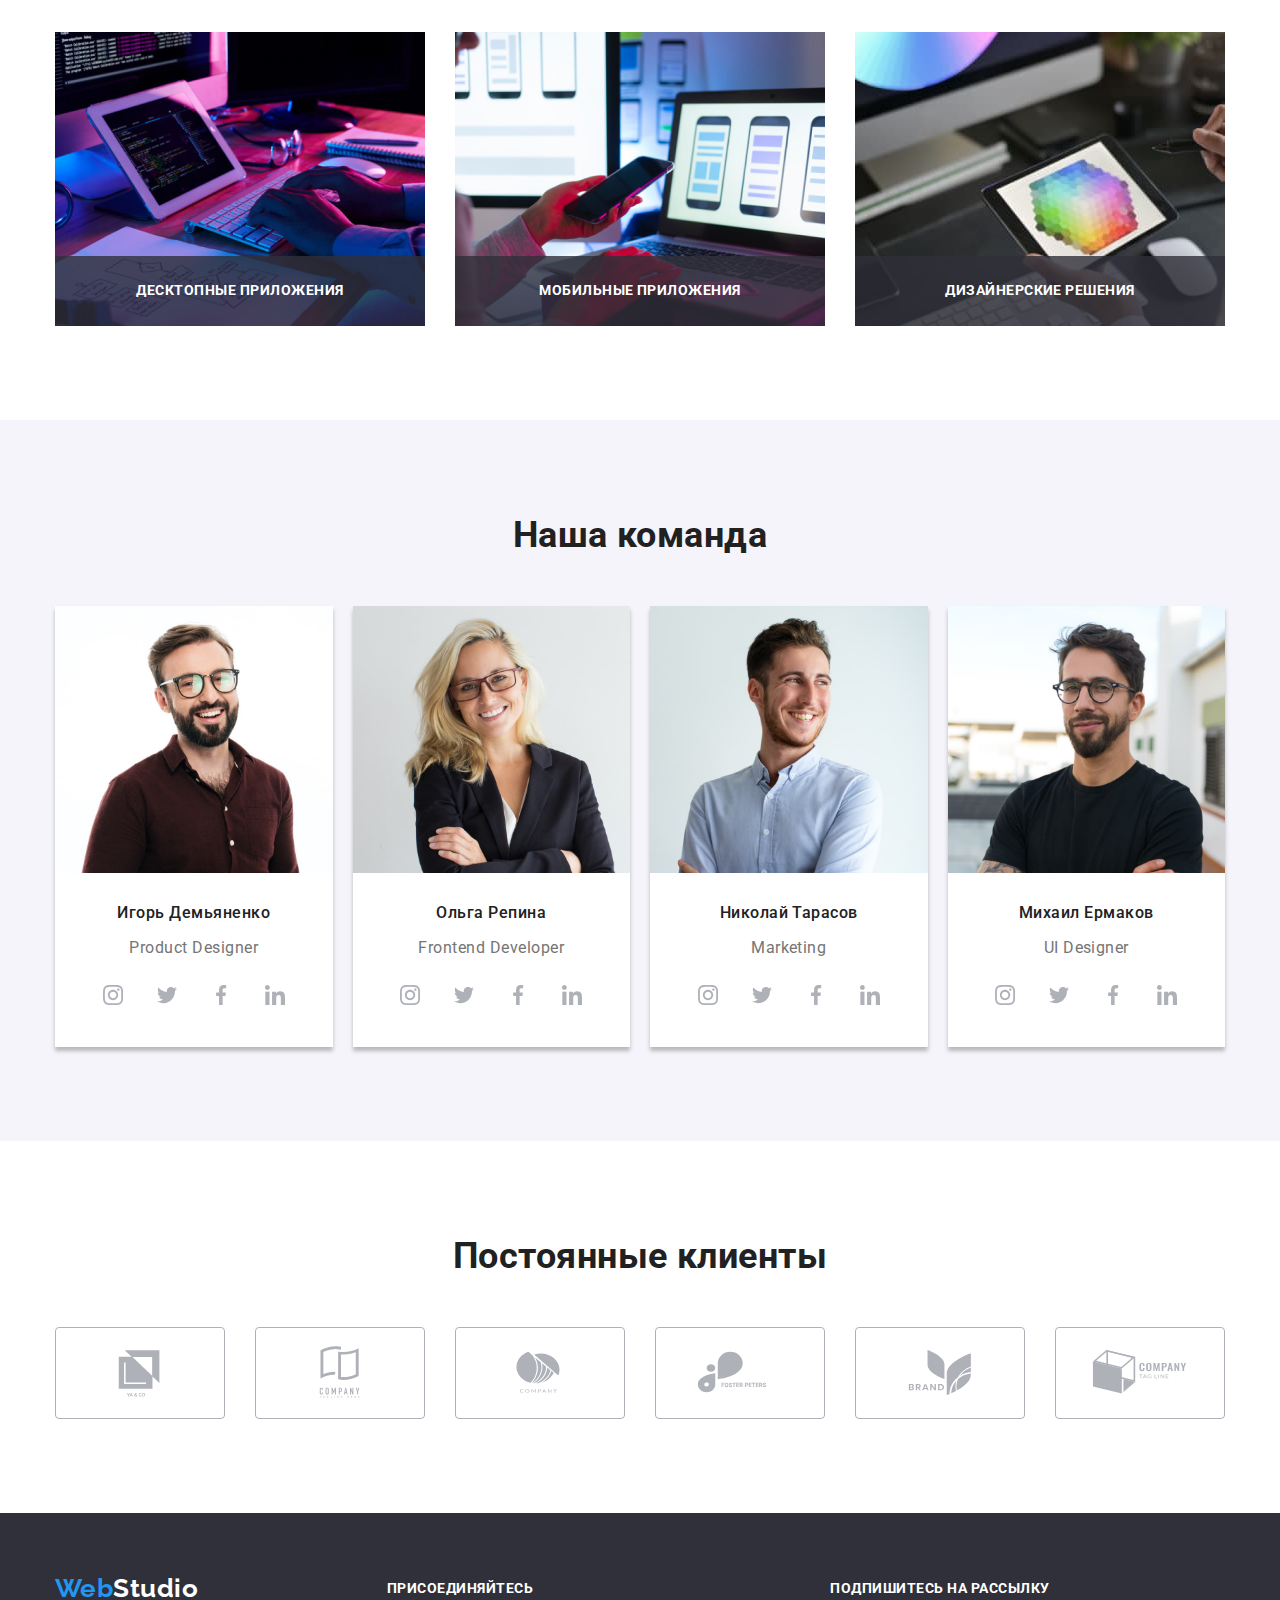
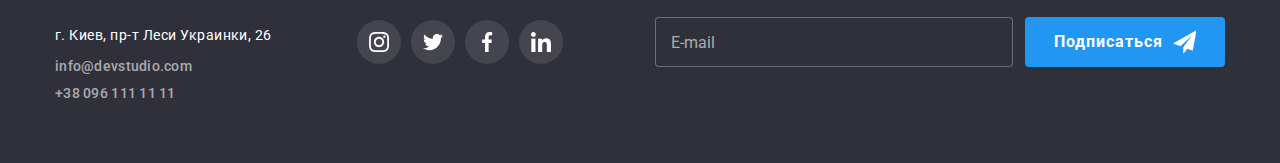
==== commit 6d5013c0: "1" ====
--- a/index.html
+++ b/index.html
@@ -79,8 +79,8 @@
         </div>
       </div>
     </header>
-    <!-- <div class="mobile-menu" id="menu-container" data-menu>
-      <div class="mobile-container">
+    <div class="-mobile-menu" data-menu>
+      <div class="mobile container">
         <ul class="mobile-menu__list list">
           <li class="mobile-menu__item">
             <a href="" class="mobile-menu__link current">Студия</a>
@@ -143,7 +143,7 @@
           </li>
         </ul>
       </div>
-    </div> -->
+    </div>
     <main>
       <!-- <div class="-mobile-menu">
         <div class="mobile container">
@@ -317,31 +317,61 @@
           <h2 class="section__title">Чем мы занимаемся</h2>
           <ul class="employments__tasks list">
             <li class="employments__item">
-              <img
-                src="./images/main-page/box-1.jpg"
-                alt="Иллюстрация верстки"
-                width="370"
-              />
+              <picture>
+                <source
+                  srcset="
+                    ./images/main-page/desktop/box-1.jpg   1x,
+                    ./images/main-page/desktop/box-1@2.jpg 2x
+                  "
+                  media="(min-width: 1200px)"
+                  type="image/jpeg"
+                />
+                <img
+                  src="./images/main-page/desktop/box-1.jpg"
+                  alt="Иллюстрация верстки"
+                  width="450"
+                />
+              </picture>
               <div class="employments__about">
                 <p class="employments__text">Десктопные приложения</p>
               </div>
             </li>
             <li class="employments__item">
-              <img
-                src="./images/main-page/box-2.jpg"
-                alt="Иллюстрация мобильного приложения"
-                width="370"
-              />
+              <picture>
+                <source
+                  srcset="
+                    ./images/main-page/desktop/box-2.jpg   1x,
+                    ./images/main-page/desktop/box-2@2.jpg 2x
+                  "
+                  media="(min-width: 1200px)"
+                  type="image/jpeg"
+                />
+                <img
+                  src="./images/main-page/desktop/box-2.jpg"
+                  alt="Мобильные приложения"
+                  width="450"
+                />
+              </picture>
               <div class="employments__about">
                 <p class="employments__text">Мобильные приложения</p>
               </div>
             </li>
             <li class="employments__item">
-              <img
-                src="./images/main-page/box-3.jpg"
-                alt="Иллюстрация применения стилей"
-                width="370"
-              />
+              <picture>
+                <source
+                  srcset="
+                    ./images/main-page/desktop/box-3.jpg   1x,
+                    ./images/main-page/desktop/box-3@2.jpg 2x
+                  "
+                  media="(min-width: 1200px)"
+                  type="image/jpeg"
+                />
+                <img
+                  src="./images/main-page/desktop/box-3.jpg"
+                  alt="Дизайн"
+                  width="450"
+                />
+              </picture>
               <div class="employments__about">
                 <p class="employments__text">Дизайнерские решения</p>
               </div>
@@ -355,7 +385,37 @@
           <h2 class="section__title">Наша команда</h2>
           <ul class="team__scroll list">
             <li class="team__item">
-              <img src="./images/main-page/img.jpg" alt="" />
+              <picture>
+                <source
+                  srcset="
+                    ./images/main-page/desktop/img.jpg   1x,
+                    ./images/main-page/desktop/img@2.jpg 2x
+                  "
+                  media="(min-width:1200px)"
+                  type="image/jpeg"
+                />
+                <source
+                  srcset="
+                    ./images/main-page/tablet/img.jpg   1x,
+                    ./images/main-page/tablet/img@2.jpg 2x
+                  "
+                  media="(min-width:768px)"
+                  type="image/jpeg"
+                />
+                <source
+                  srcset="
+                    ./images/main-page/mobile/img.jpg   1x,
+                    ./images/main-page/mobile/img@2.jpg 2x
+                  "
+                  media="(max-width:480px)"
+                  type="image/jpeg"
+                />
+                <img
+                  src="./images/main-page/mobile/img.jpg"
+                  alt=""
+                  width="450"
+                />
+              </picture>
               <div class="team__about">
                 <h3 class="team__title">Игорь Демьяненко</h3>
                 <p class="team__text">Product Designer</p>
@@ -420,7 +480,37 @@
               </div>
             </li>
             <li class="team__item">
-              <img src="./images/main-page/img-2.jpg" alt="" />
+              <picture>
+                <source
+                  srcset="
+                    ./images/main-page/desktop/img-2.jpg   1x,
+                    ./images/main-page/desktop/img-2@2.jpg 2x
+                  "
+                  media="(min-width:1200px)"
+                  type="image/jpeg"
+                />
+                <source
+                  srcset="
+                    ./images/main-page/tablet/img-2.jpg   1x,
+                    ./images/main-page/tablet/img-2@2.jpg 2x
+                  "
+                  media="(min-width:768px)"
+                  type="image/jpeg"
+                />
+                <source
+                  srcset="
+                    ./images/main-page/mobile/img-2.jpg   1x,
+                    ./images/main-page/mobile/img-2@2.jpg 2x
+                  "
+                  media="(max-width:480px)"
+                  type="image/jpeg"
+                />
+                <img
+                  src="./images/main-page/mobile/img-2.jpg"
+                  alt=""
+                  width="450"
+                />
+              </picture>
               <div class="team__about">
                 <h3 class="team__title">Ольга Репина</h3>
                 <p class="team__text">Frontend Developer</p>
@@ -485,7 +575,37 @@
               </div>
             </li>
             <li class="team__item">
-              <img src="./images/main-page/img-3.jpg" alt="" />
+              <picture>
+                <source
+                  srcset="
+                    ./images/main-page/desktop/img-3.jpg   1x,
+                    ./images/main-page/desktop/img-3@2.jpg 2x
+                  "
+                  media="(min-width:1200px)"
+                  type="image/jpeg"
+                />
+                <source
+                  srcset="
+                    ./images/main-page/tablet/img-3.jpg   1x,
+                    ./images/main-page/tablet/img-3@2.jpg 2x
+                  "
+                  media="(min-width:768px)"
+                  type="image/jpeg"
+                />
+                <source
+                  srcset="
+                    ./images/main-page/mobile/img-3.jpg   1x,
+                    ./images/main-page/mobile/img-3@2.jpg 2x
+                  "
+                  media="(max-width:480px)"
+                  type="image/jpeg"
+                />
+                <img
+                  src="./images/main-page/mobile/img-3.jpg"
+                  alt=""
+                  width="450"
+                />
+              </picture>
               <div class="team__about">
                 <h3 class="team__title">Николай Тарасов</h3>
                 <p class="team__text">Marketing</p>
@@ -550,7 +670,37 @@
               </div>
             </li>
             <li class="team__item">
-              <img src="./images/main-page/img-4.jpg" alt="" />
+              <picture>
+                <source
+                  srcset="
+                    ./images/main-page/desktop/img-4.jpg   1x,
+                    ./images/main-page/desktop/img-4@2.jpg 2x
+                  "
+                  media="(min-width:1200px)"
+                  type="image/jpeg"
+                />
+                <source
+                  srcset="
+                    ./images/main-page/tablet/img-4.jpg   1x,
+                    ./images/main-page/tablet/img-4@2.jpg 2x
+                  "
+                  media="(min-width:768px)"
+                  type="image/jpeg"
+                />
+                <source
+                  srcset="
+                    ./images/main-page/mobile/img-4.jpg   1x,
+                    ./images/main-page/mobile/img-4@2.jpg 2x
+                  "
+                  media="(max-width:480px)"
+                  type="image/jpeg"
+                />
+                <img
+                  src="./images/main-page/mobile/img-4.jpg"
+                  alt=""
+                  width="450"
+                />
+              </picture>
               <div class="team__about">
                 <h3 class="team__title">Михаил Ермаков</h3>
                 <p class="team__text">UI Designer</p>
--- a/sass/main.css
+++ b/sass/main.css
@@ -130,6 +130,7 @@
 }
 
 .page-header {
+  position: relative;
   display: flex;
   background-color: #fff;
 }
@@ -225,8 +226,6 @@
 
 .contacts-address__link {
   display: flex;
-  padding-top: 32px;
-  padding-bottom: 32px;
   color: #757575;
   font-weight: 500;
   font-size: 14px;
@@ -234,7 +233,14 @@
   letter-spacing: 0.02em;
   text-decoration: none;
   align-items: center;
-  justify-content: center;
+  justify-content: flex-start;
+}
+
+@media screen and (min-width: 1200px) {
+  .contacts-address__link {
+    padding-top: 32px;
+    padding-bottom: 32px;
+  }
 }
 
 .contacts-address__link {
@@ -247,11 +253,13 @@
 
 .contacts-address:not(:last-child) {
   margin-right: 0;
+  margin-bottom: 10px;
 }
 
 @media screen and (min-width: 1200px) {
   .contacts-address:not(:last-child) {
     margin-right: 50px;
+    margin-bottom: 0;
   }
 }
 
@@ -315,10 +323,27 @@
   margin-left: auto;
   padding-top: 200px;
   padding-bottom: 200px;
-  background-image: linear-gradient(to right, rgba(47, 48, 58, 0.4), rgba(47, 48, 58, 0.4)), url(/images/main-page/Img-hero.jpg);
   background-color: #2f303a;
   background-size: cover;
   text-align: center;
+}
+
+@media screen and (min-width: 1200px) {
+  .hero {
+    background-image: linear-gradient(to right, rgba(47, 48, 58, 0.4), rgba(47, 48, 58, 0.4)), url(/images/main-page/desktop/img-hero.jpg);
+  }
+}
+
+@media screen and (min-width: 768px) {
+  .hero {
+    background-image: linear-gradient(to right, rgba(47, 48, 58, 0.4), rgba(47, 48, 58, 0.4)), url(/images/main-page/tablet/img-hero.jpg);
+  }
+}
+
+@media screen and (min-width: 480px) {
+  .hero {
+    background-image: linear-gradient(to right, rgba(47, 48, 58, 0.4), rgba(47, 48, 58, 0.4)), url(/images/main-page/mobile/img-hero.jpg);
+  }
 }
 
 @media screen and (min-width: 1200px) {
@@ -491,7 +516,6 @@
 
 .employments__item:not(:last-child) {
   margin-right: 30px;
-  width: 370px;
 }
 
 .team.section {
@@ -506,7 +530,7 @@
 }
 
 .team__title {
-  margin-top: 0;
+  margin-top: 30px;
   color: #212121;
   font-weight: 500;
   font-size: 16px;
@@ -1266,6 +1290,18 @@
   padding: 20px 24px;
 }
 
+@media screen and (min-width: 768px) {
+  .box.biger {
+    height: 146px;
+  }
+}
+
+@media screen and (min-width: 1200px) {
+  .box.biger {
+    height: auto;
+  }
+}
+
 .filter__button {
   padding: 6px 22px;
   background-color: #f5f4fa;
@@ -1359,7 +1395,22 @@
 }
 
 .modal-form__confirm {
-  display: inline-block;
+  display: contents;
+  align-items: end;
+  padding-left: 12px;
+  padding-right: 12px;
+}
+
+@media screen and (min-width: 768px) {
+  .modal-form__confirm {
+    display: inline;
+  }
+}
+
+@media screen and (min-width: 1200px) {
+  .modal-form__confirm {
+    display: inline-block;
+  }
 }
 
 .modal-form__label {
@@ -1396,6 +1447,15 @@
 .modal-form__checkbox {
   position: relative;
   margin-bottom: 30px;
+  width: 370px;
+  text-align: end;
+}
+
+@media screen and (min-width: 1200px) {
+  .modal-form__checkbox {
+    display: initial;
+    width: 448px;
+  }
 }
 
 .modal {
@@ -1413,10 +1473,17 @@
 
 .modal__label-confirm {
   margin-bottom: 0;
-  font-size: 14px;
-  line-height: 1.71;
+  font-size: 12px;
+  line-height: 1.17;
   color: #757575;
-  margin-left: 35px;
+}
+
+@media screen and (min-width: 1200px) {
+  .modal__label-confirm {
+    font-size: 14px;
+    line-height: 1.71;
+    margin-left: 20px;
+  }
 }
 
 .modal__label-confirm::before {
@@ -1428,8 +1495,6 @@
   width: 16px;
   height: 16px;
   border-radius: 3px;
-  margin-right: 7px;
-  margin-left: 12px;
   background-image: url(/images/icons/Vector-2.svg);
   color: #212121;
   background-repeat: no-repeat;
@@ -1437,6 +1502,12 @@
   background-size: contain;
 }
 
+@media screen and (min-width: 1200px) {
+  .modal__label-confirm::before {
+    margin-right: 7px;
+  }
+}
+
 .modal__checkbox-link {
   color: #2196f3;
   text-decoration-line: underline;
@@ -1445,13 +1516,14 @@
 .modal__checkbox {
   appearance: none;
   position: absolute;
+  opacity: 0;
 }
 
 .modal__checkbox:checked + .modal__label-confirm::before {
   background-image: url(/images/icons/Checked.svg);
   background-repeat: no-repeat;
   background-position: center;
-  background-size: 11px 8px;
+  background-size: 11px 11px;
   background-color: #2196f3;
 }
 
@@ -1498,6 +1570,7 @@
 .modal__button {
   display: flex;
   justify-content: center;
+  margin-top: 30px;
 }
 
 .modal__button-submit {
@@ -1549,10 +1622,10 @@
 }
 
 .mobile-menu {
-  position: fixed;
-  top: 0;
+  position: absolute;
+  display: none;
+  top: 100%;
   left: 0;
-  opacity: 0;
   width: 100%;
   height: 100vh;
   padding: 48px 40px;
@@ -1562,8 +1635,7 @@
 }
 
 .mobile-menu.is-open {
-  opacity: 1;
-  overflow: hidden;
+  display: block;
 }
 
 .mobile-menu__list {
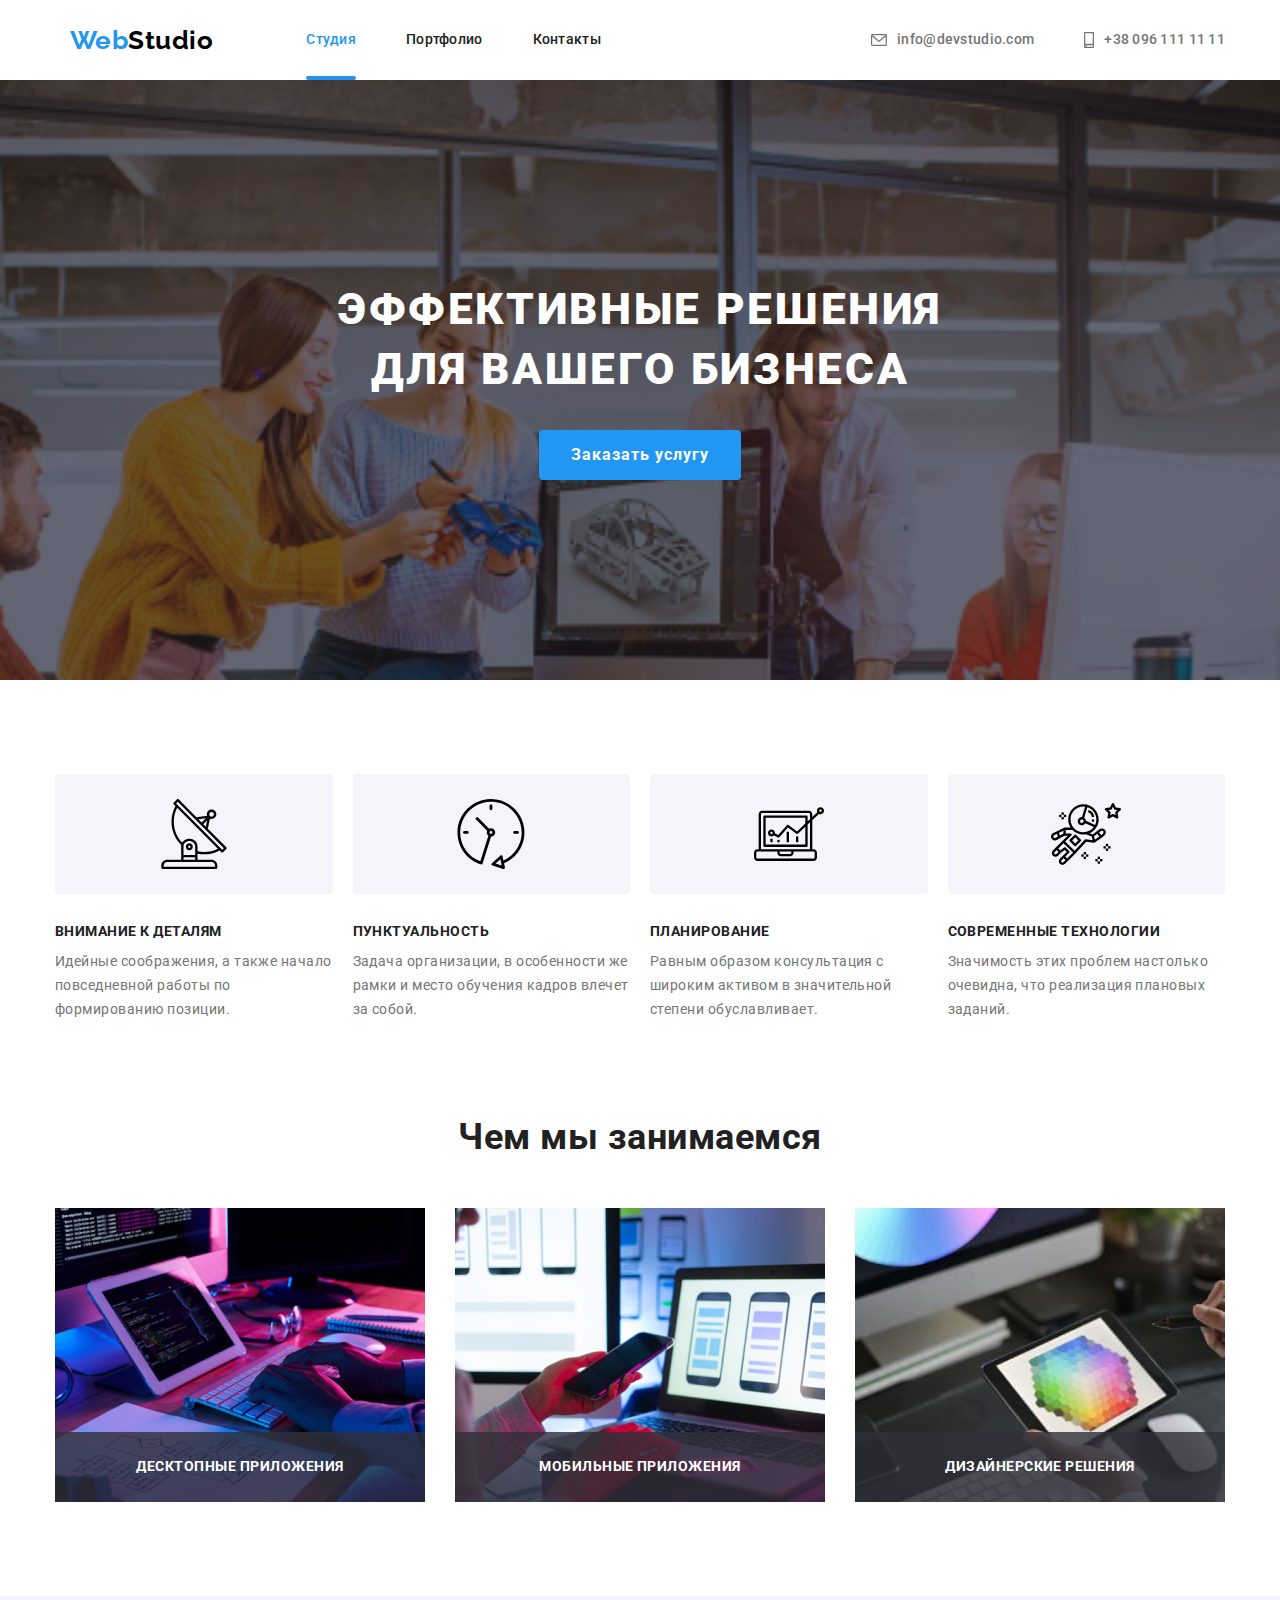
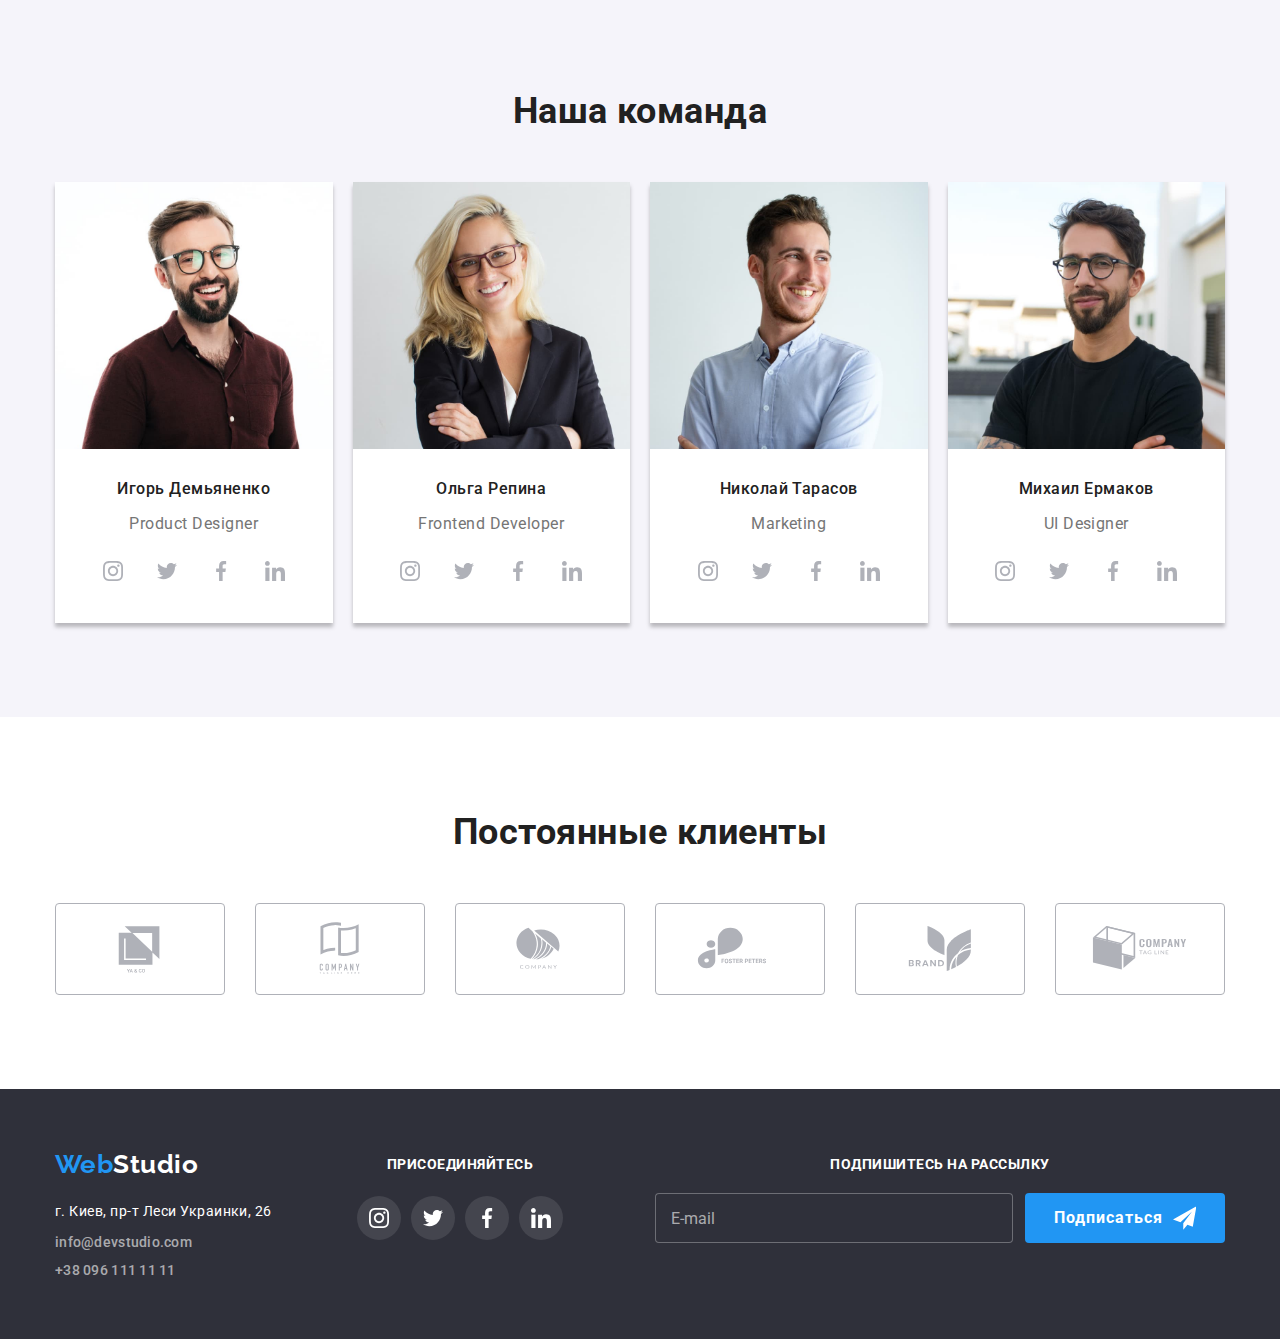
==== commit ed0052c0: "1" ====
--- a/index.html
+++ b/index.html
@@ -79,70 +79,68 @@
         </div>
       </div>
     </header>
-    <div class="-mobile-menu" data-menu>
-      <div class="mobile container">
-        <ul class="mobile-menu__list list">
-          <li class="mobile-menu__item">
-            <a href="" class="mobile-menu__link current">Студия</a>
-          </li>
-          <li class="mobile-menu__item">
-            <a href="./portfolio.html" class="mobile-menu__link">Портфолио</a>
-          </li>
-          <li class="mobile-menu__item">
-            <a href="" class="mobile-menu__link">Контакты</a>
-          </li>
-        </ul>
-        <ul class="mobile-menu__contacts list">
-          <li class="mobile-contacts__address">
-            <a class="mobile-contacts__link" href="tel:+380961111111">
-              +38 096 111 11 11</a
-            >
-          </li>
-          <li class="mobile-contacts__address">
-            <a class="mobile-contacts__link-2" href="mailto:info@devstudio.com">
-              info@devstudio.com</a
-            >
-          </li>
-        </ul>
-        <ul class="mobile-menu__socials list">
-          <li class="mobile-socials__item">
-            <a
-              class="mobile-socials__link"
-              href="https://www.instagram.com"
-              target="_blank"
-              rel="noopener noreferrer"
-              >Instagram</a
-            >
-          </li>
-          <li class="mobile-socials__item">
-            <a
-              class="mobile-socials__link"
-              href="https://www.twitter.com"
-              target="_blank"
-              rel="noopener noreferrer"
-              >Twitter</a
-            >
-          </li>
-          <li class="mobile-socials__item">
-            <a
-              class="mobile-socials__link"
-              href="https://www.facebook.com"
-              target="_blank"
-              rel="noopener noreferrer"
-              >Facebook</a
-            >
-          </li>
-          <li class="mobile-socials__item">
-            <a
-              class="mobile-socials__link"
-              href="https://www.linkedIn.com"
-              target="_blank"
-              rel="noopener noreferrer"
-              >LinkedIn</a
-            >
-          </li>
-        </ul>
-      </div>
+    <div class="mobile-menu" data-menu>
+      <ul class="mobile-menu__list list">
+        <li class="mobile-menu__item">
+          <a href="./index.html" class="mobile-menu__link">Студия</a>
+        </li>
+        <li class="mobile-menu__item">
+          <a href="" class="mobile-menu__link current">Портфолио</a>
+        </li>
+        <li class="mobile-menu__item">
+          <a href="" class="mobile-menu__link">Контакты</a>
+        </li>
+      </ul>
+      <ul class="mobile-menu__contacts list">
+        <li class="mobile-contacts__address">
+          <a class="mobile-contacts__link" href="tel:+380961111111">
+            +38 096 111 11 11</a
+          >
+        </li>
+        <li class="mobile-contacts__address">
+          <a class="mobile-contacts__link-2" href="mailto:info@devstudio.com">
+            info@devstudio.com</a
+          >
+        </li>
+      </ul>
+      <ul class="mobile-menu__socials list">
+        <li class="mobile-socials__item">
+          <a
+            class="mobile-socials__link"
+            href="https://www.instagram.com"
+            target="_blank"
+            rel="noopener noreferrer"
+            >Instagram</a
+          >
+        </li>
+        <li class="mobile-socials__item">
+          <a
+            class="mobile-socials__link"
+            href="https://www.twitter.com"
+            target="_blank"
+            rel="noopener noreferrer"
+            >Twitter</a
+          >
+        </li>
+        <li class="mobile-socials__item">
+          <a
+            class="mobile-socials__link"
+            href="https://www.facebook.com"
+            target="_blank"
+            rel="noopener noreferrer"
+            >Facebook</a
+          >
+        </li>
+        <li class="mobile-socials__item">
+          <a
+            class="mobile-socials__link"
+            href="https://www.linkedIn.com"
+            target="_blank"
+            rel="noopener noreferrer"
+            >LinkedIn</a
+          >
+        </li>
+      </ul>
     </div>
     <main>
       <!-- <div class="-mobile-menu">
--- a/sass/main.css
+++ b/sass/main.css
@@ -1081,6 +1081,10 @@
   padding-bottom: auto;
 }
 
+.cards {
+  display: flex;
+}
+
 .cards__title {
   color: #212121;
   font-weight: 700;
@@ -1293,12 +1297,14 @@
 @media screen and (min-width: 768px) {
   .box.biger {
     height: 146px;
+    display: block;
   }
 }
 
 @media screen and (min-width: 1200px) {
   .box.biger {
     height: auto;
+    display: block;
   }
 }
 
@@ -1622,10 +1628,10 @@
 }
 
 .mobile-menu {
-  position: absolute;
-  display: none;
-  top: 100%;
+  position: fixed;
+  top: 0;
   left: 0;
+  opacity: 0;
   width: 100%;
   height: 100vh;
   padding: 48px 40px;
@@ -1635,7 +1641,14 @@
 }
 
 .mobile-menu.is-open {
-  display: block;
+  opacity: 1;
+  overflow: hidden;
+}
+
+@media screen and (min-width: 768px) {
+  .mobile-menu {
+    display: none;
+  }
 }
 
 .mobile-menu__list {
@@ -1659,10 +1672,16 @@
   margin-bottom: 64px;
 }
 
-@media screen and (min-width: 768px) {
-  .mobile-menu {
-    display: none;
-  }
+.is-open .menu-btn__icon-open {
+  display: none;
+}
+
+.menu-btn__icon-close {
+  display: none;
+}
+
+.is-open .menu-btn__icon-close {
+  display: block;
 }
 
 .mobile-contacts__link {
@@ -1686,12 +1705,6 @@
 
 .mobile-contacts__address:not(:last-child) {
   margin-bottom: 32px;
-}
-
-.mobile-container {
-  display: flex;
-  padding: 48px 40px;
-  height: 100%;
 }
 
 .mobile-socials__link {
@@ -1732,16 +1745,4 @@
 .menu-btn__icon {
   fill: #000;
 }
-
-.is-open .menu-btn__icon-open {
-  display: none;
-}
-
-.menu-btn__icon-close {
-  display: none;
-}
-
-.is-open .menu-btn__icon-close {
-  display: block;
-}
 /*# sourceMappingURL=main.css.map */